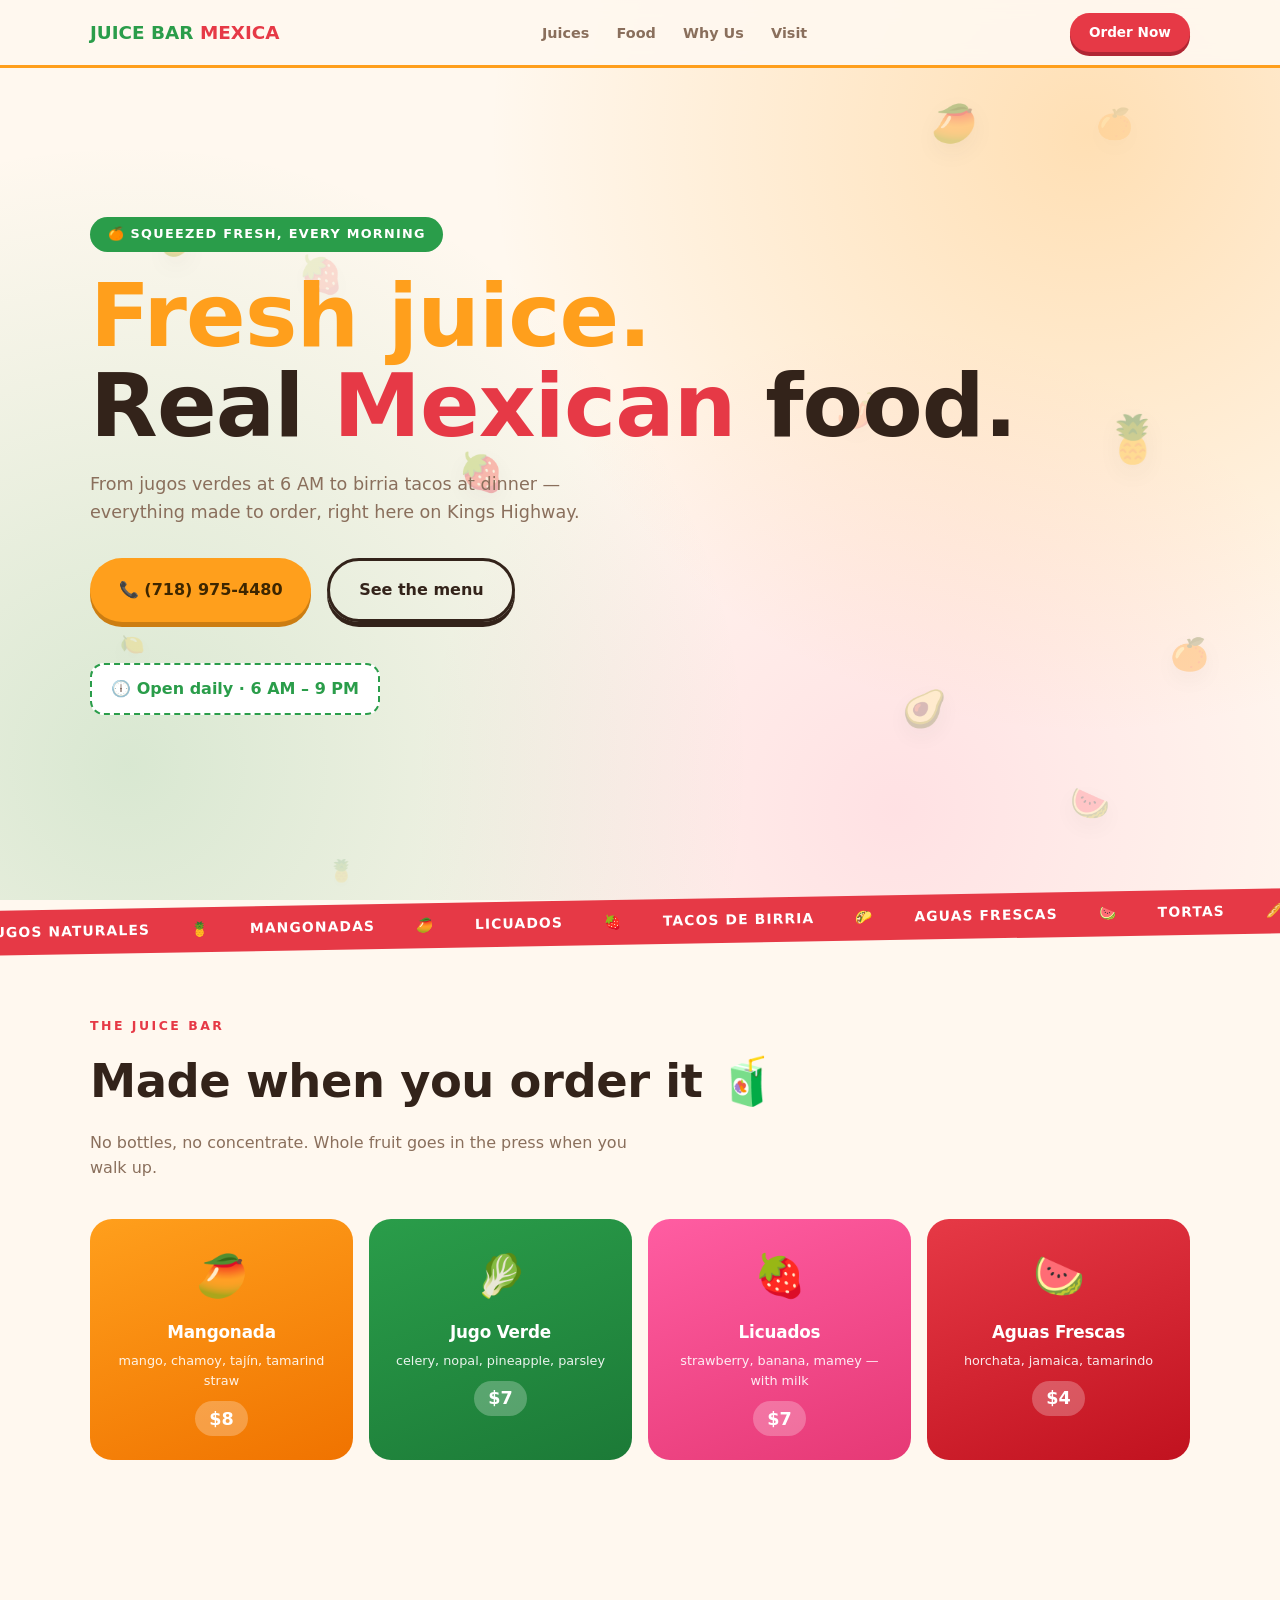
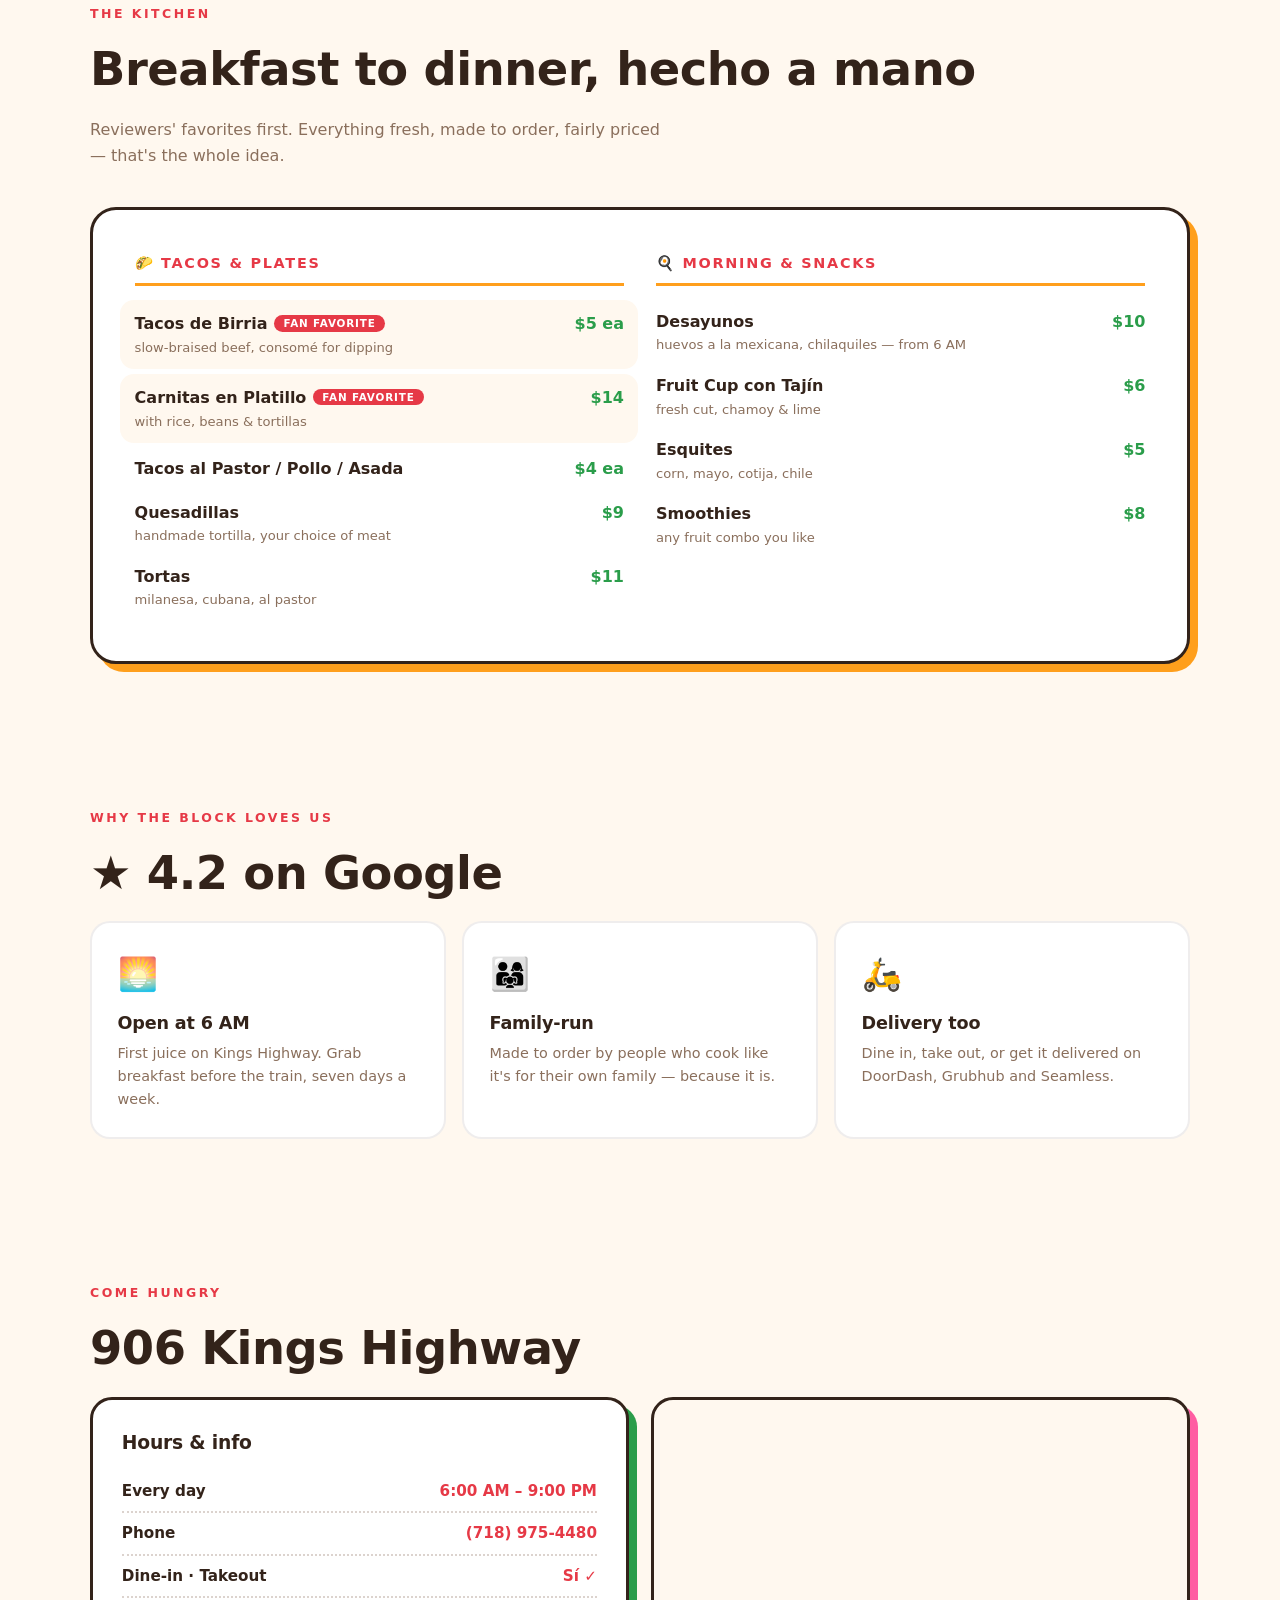
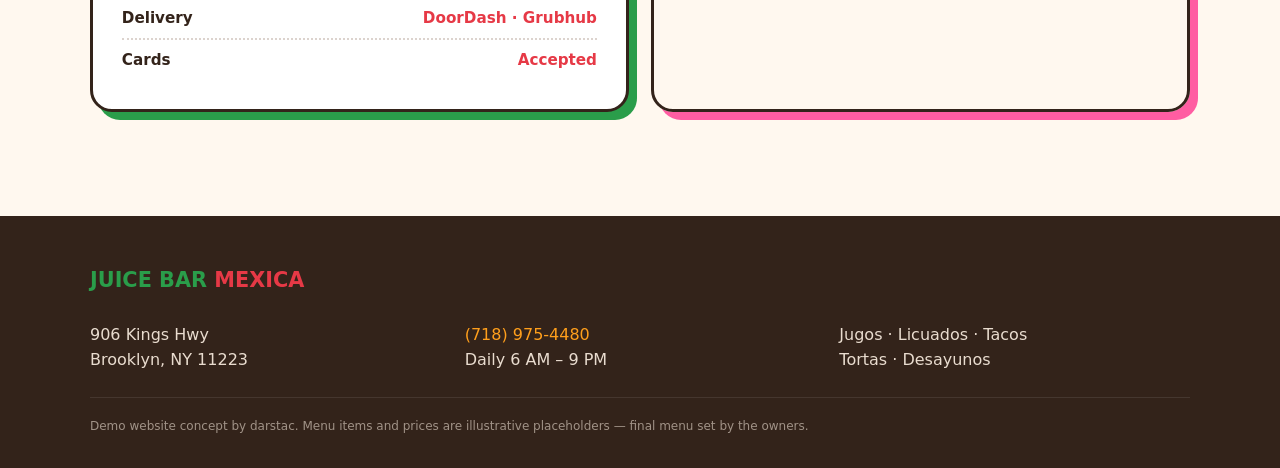
==== index.html @ 1e585b98 "Initial: Juice Bar Mexica demo (Darstac design preview)" ====
<!DOCTYPE html>
<html lang="en">
<head>
<meta charset="UTF-8">
<meta name="viewport" content="width=device-width, initial-scale=1.0">
<title>Juice Bar Mexica — Fresh Juices &amp; Mexican Kitchen, Brooklyn</title>
<meta name="description" content="Fresh-squeezed juices, licuados, mangonadas and real Mexican food on Kings Highway, Brooklyn. Open daily 6 AM – 9 PM.">
<style>
:root{
  --sun:#ff9f1c;--chile:#e63946;--lime:#2a9d4a;--pink:#ff5da2;--cream:#fff8ef;
  --ink:#33231a;--soft:#8a6f5c;
}
*{margin:0;padding:0;box-sizing:border-box}
html{scroll-behavior:smooth}
body{font-family:'Segoe UI',system-ui,sans-serif;background:var(--cream);color:var(--ink);line-height:1.6;overflow-x:hidden}
h1,h2,h3{font-weight:800;letter-spacing:-.01em}
.wrap{width:min(1100px,92%);margin:0 auto}

/* nav */
nav{position:fixed;inset:0 0 auto;z-index:100;background:rgba(255,248,239,.93);backdrop-filter:blur(10px);border-bottom:3px solid var(--sun)}
.nav-in{display:flex;align-items:center;justify-content:space-between;padding:.8rem 0}
.logo{text-decoration:none;font-weight:900;font-size:1.15rem;color:var(--ink)}
.logo .j{color:var(--lime)}.logo .m{color:var(--chile)}
.nav-links{display:none;gap:1.7rem;list-style:none}
.nav-links a{text-decoration:none;color:var(--soft);font-weight:600;font-size:.9rem;transition:color .2s}
.nav-links a:hover{color:var(--chile)}
.nav-cta{background:var(--chile);color:#fff;text-decoration:none;padding:.55rem 1.2rem;border-radius:99px;font-weight:700;font-size:.85rem;box-shadow:0 4px 0 #b02633;transition:transform .15s,box-shadow .15s}
.nav-cta:active{transform:translateY(3px);box-shadow:0 1px 0 #b02633}
@media(min-width:760px){.nav-links{display:flex}}

/* hero */
.hero{min-height:100svh;display:flex;align-items:center;position:relative;overflow:hidden;background:
 radial-gradient(circle at 85% 15%,rgba(255,159,28,.28),transparent 45%),
 radial-gradient(circle at 10% 85%,rgba(42,157,74,.18),transparent 45%),
 radial-gradient(circle at 70% 90%,rgba(255,93,162,.15),transparent 40%),var(--cream)}
.fruits{position:absolute;inset:0;pointer-events:none}
.fruit{position:absolute;opacity:.85;animation:bob 5s ease-in-out infinite;filter:drop-shadow(0 8px 12px rgba(51,35,26,.15))}
@keyframes bob{0%,100%{transform:translateY(0) rotate(-6deg)}50%{transform:translateY(-18px) rotate(8deg)}}
.hero-in{position:relative;padding:7rem 0 5rem}
.hero .tag{display:inline-block;background:var(--lime);color:#fff;font-weight:800;font-size:.8rem;letter-spacing:.1em;text-transform:uppercase;padding:.45rem 1.1rem;border-radius:99px;transform:rotate(-2deg);margin-bottom:1.2rem}
.hero h1{font-size:clamp(2.8rem,10vw,5.5rem);line-height:1.02}
.hero h1 .fresh{color:var(--sun);display:block}
.hero h1 .real{color:var(--chile)}
.hero p{max-width:32rem;color:var(--soft);font-size:1.1rem;margin:1.2rem 0 2rem;font-weight:500}
.btn{display:inline-flex;align-items:center;gap:.5rem;padding:1rem 1.8rem;border-radius:99px;text-decoration:none;font-weight:800;font-size:1rem;transition:transform .15s,box-shadow .15s}
.btn-sun{background:var(--sun);color:#3d2600;box-shadow:0 5px 0 #cc7d12}
.btn-sun:active{transform:translateY(4px);box-shadow:0 1px 0 #cc7d12}
.btn-out{border:3px solid var(--ink);color:var(--ink);box-shadow:0 5px 0 var(--ink)}
.btn-out:active{transform:translateY(4px);box-shadow:0 1px 0 var(--ink)}
.hero-ctas{display:flex;flex-wrap:wrap;gap:1rem}
.hero-open{margin-top:2.6rem;display:inline-flex;align-items:center;gap:.6rem;background:#fff;border:2px dashed var(--lime);border-radius:14px;padding:.7rem 1.2rem;font-weight:700;color:var(--lime)}

/* ticker */
.ticker{background:var(--chile);color:#fff;overflow:hidden;padding:.7rem 0;transform:rotate(-1deg) scale(1.02)}
.ticker-track{display:flex;gap:2.5rem;width:max-content;animation:roll 22s linear infinite;font-weight:800;letter-spacing:.08em;text-transform:uppercase;font-size:.85rem;white-space:nowrap}
@keyframes roll{to{transform:translateX(-50%)}}

section{padding:4.5rem 0}
.eyebrow{color:var(--chile);font-weight:800;letter-spacing:.2em;text-transform:uppercase;font-size:.78rem;margin-bottom:.5rem}
.sec-title{font-size:clamp(2rem,6vw,2.9rem);margin-bottom:.7rem}
.sec-sub{color:var(--soft);max-width:36rem;margin-bottom:2.4rem;font-weight:500}

/* juice cards */
.j-grid{display:grid;gap:1rem;grid-template-columns:repeat(2,1fr)}
@media(min-width:760px){.j-grid{grid-template-columns:repeat(4,1fr)}}
.jcard{border-radius:22px;padding:1.5rem 1.1rem;text-align:center;color:#fff;position:relative;overflow:hidden;transition:transform .3s}
.jcard:hover{transform:translateY(-6px) rotate(-1deg)}
.jcard .emoji{font-size:2.6rem;display:block;margin-bottom:.6rem}
.jcard h3{font-size:1.05rem}
.jcard p{font-size:.8rem;opacity:.9;margin:.3rem 0 .6rem}
.jcard .p{font-weight:900;font-size:1.1rem;background:rgba(255,255,255,.25);border-radius:99px;padding:.2rem .9rem;display:inline-block}
.c1{background:linear-gradient(160deg,#ff9f1c,#f07300)}
.c2{background:linear-gradient(160deg,#2a9d4a,#1c7a37)}
.c3{background:linear-gradient(160deg,#ff5da2,#e63975)}
.c4{background:linear-gradient(160deg,#e63946,#c1121f)}

/* food menu */
.food{background:#fff;border-radius:26px;border:3px solid var(--ink);box-shadow:8px 8px 0 var(--sun);padding:2rem 1.4rem}
@media(min-width:760px){.food{padding:2.6rem}}
.food-cols{display:grid;gap:2rem}
@media(min-width:760px){.food-cols{grid-template-columns:1fr 1fr}}
.food h3{color:var(--chile);text-transform:uppercase;letter-spacing:.12em;font-size:.9rem;border-bottom:3px solid var(--sun);padding-bottom:.5rem;margin-bottom:.9rem}
.fi{display:flex;justify-content:space-between;gap:.8rem;padding:.55rem 0;align-items:baseline}
.fi .n{font-weight:700}
.fi .d{display:block;font-weight:500;color:var(--soft);font-size:.82rem}
.fi .p{font-weight:900;color:var(--lime);white-space:nowrap}
.star-dish{background:var(--cream);border-radius:14px;padding:.7rem .9rem;margin:.3rem -0.9rem}
.star-dish .badge{background:var(--chile);color:#fff;font-size:.65rem;font-weight:800;letter-spacing:.08em;border-radius:99px;padding:.15rem .6rem;text-transform:uppercase;vertical-align:2px;margin-left:.4rem}

/* why */
.why-grid{display:grid;gap:1rem}
@media(min-width:760px){.why-grid{grid-template-columns:repeat(3,1fr)}}
.why{background:#fff;border-radius:20px;padding:1.6rem;border:2px solid rgba(51,35,26,.08);transition:transform .3s,border-color .3s}
.why:hover{transform:translateY(-4px);border-color:var(--sun)}
.why .ico{font-size:2rem;margin-bottom:.6rem}
.why h3{font-size:1.1rem;margin-bottom:.3rem}
.why p{color:var(--soft);font-size:.9rem;font-weight:500}

/* visit */
.visit-grid{display:grid;gap:1.4rem}
@media(min-width:820px){.visit-grid{grid-template-columns:1fr 1fr}}
.vcard{background:#fff;border-radius:22px;border:3px solid var(--ink);padding:1.8rem;box-shadow:8px 8px 0 var(--lime)}
.vcard .row{display:flex;justify-content:space-between;padding:.5rem 0;border-bottom:2px dotted rgba(138,111,92,.3);font-weight:600;font-size:.95rem}
.vcard .row:last-child{border:0}
.vcard .row b{color:var(--chile)}
.map{border-radius:22px;overflow:hidden;border:3px solid var(--ink);min-height:300px;box-shadow:8px 8px 0 var(--pink)}
.map iframe{width:100%;height:100%;min-height:300px;border:0}

footer{background:var(--ink);color:#e9dccf;padding:3rem 0 2rem;margin-top:2rem}
footer .logo{color:#fff;font-size:1.3rem}
footer .fgrid{display:grid;gap:1.5rem;margin:1.5rem 0}
@media(min-width:700px){footer .fgrid{grid-template-columns:repeat(3,1fr)}}
footer a{color:var(--sun);text-decoration:none}
.demo-note{border-top:1px solid rgba(255,255,255,.15);padding-top:1.2rem;font-size:.75rem;opacity:.6}

.callbar{position:fixed;bottom:0;left:0;right:0;z-index:90;display:flex;background:var(--ink);box-shadow:0 -6px 24px rgba(0,0,0,.25)}
.callbar a{flex:1;text-align:center;padding:1rem .5rem;color:#fff;text-decoration:none;font-weight:700;font-size:.9rem}
.callbar .hot{background:var(--chile)}
@media(min-width:760px){.callbar{display:none}}
body{padding-bottom:54px}
@media(min-width:760px){body{padding-bottom:0}}

.reveal{opacity:0;transform:translateY(26px);transition:opacity .7s ease,transform .7s ease}
.reveal.in{opacity:1;transform:none}
.reveal.d1{transition-delay:.1s}.reveal.d2{transition-delay:.2s}.reveal.d3{transition-delay:.3s}
@media(prefers-reduced-motion:reduce){.reveal{opacity:1;transform:none;transition:none}.fruit,.ticker-track{animation:none}}
</style>
</head>
<body>

<nav>
  <div class="wrap nav-in">
    <a class="logo" href="#top"><span class="j">JUICE BAR</span> <span class="m">MEXICA</span></a>
    <ul class="nav-links">
      <li><a href="#juices">Juices</a></li>
      <li><a href="#food">Food</a></li>
      <li><a href="#why">Why Us</a></li>
      <li><a href="#visit">Visit</a></li>
    </ul>
    <a class="nav-cta" href="tel:+17189754480">Order Now</a>
  </div>
</nav>

<header class="hero" id="top">
  <div class="fruits" id="fruits"></div>
  <div class="wrap hero-in">
    <span class="tag reveal">🍊 Squeezed fresh, every morning</span>
    <h1 class="reveal d1"><span class="fresh">Fresh juice.</span>Real <span class="real">Mexican</span> food.</h1>
    <p class="reveal d2">From jugos verdes at 6 AM to birria tacos at dinner — everything made to order, right here on Kings Highway.</p>
    <div class="hero-ctas reveal d3">
      <a class="btn btn-sun" href="tel:+17189754480">📞 (718) 975-4480</a>
      <a class="btn btn-out" href="#food">See the menu</a>
    </div>
    <div><span class="hero-open reveal d3">🕕 Open daily · 6 AM – 9 PM</span></div>
  </div>
</header>

<div class="ticker"><div class="ticker-track" id="tk">
  <span>Jugos Naturales</span><span>🍍</span><span>Mangonadas</span><span>🥭</span><span>Licuados</span><span>🍓</span><span>Tacos de Birria</span><span>🌮</span><span>Aguas Frescas</span><span>🍉</span><span>Tortas</span><span>🥖</span>
</div></div>

<section id="juices">
  <div class="wrap">
    <p class="eyebrow reveal">The juice bar</p>
    <h2 class="sec-title reveal">Made when you order it 🧃</h2>
    <p class="sec-sub reveal">No bottles, no concentrate. Whole fruit goes in the press when you walk up.</p>
    <div class="j-grid">
      <div class="jcard c1 reveal"><span class="emoji">🥭</span><h3>Mangonada</h3><p>mango, chamoy, tajín, tamarind straw</p><span class="p">$8</span></div>
      <div class="jcard c2 reveal d1"><span class="emoji">🥬</span><h3>Jugo Verde</h3><p>celery, nopal, pineapple, parsley</p><span class="p">$7</span></div>
      <div class="jcard c3 reveal d2"><span class="emoji">🍓</span><h3>Licuados</h3><p>strawberry, banana, mamey — with milk</p><span class="p">$7</span></div>
      <div class="jcard c4 reveal d3"><span class="emoji">🍉</span><h3>Aguas Frescas</h3><p>horchata, jamaica, tamarindo</p><span class="p">$4</span></div>
    </div>
  </div>
</section>

<section id="food">
  <div class="wrap">
    <p class="eyebrow reveal">The kitchen</p>
    <h2 class="sec-title reveal">Breakfast to dinner, hecho a mano</h2>
    <p class="sec-sub reveal">Reviewers' favorites first. Everything fresh, made to order, fairly priced — that's the whole idea.</p>
    <div class="food reveal">
      <div class="food-cols">
        <div>
          <h3>🌮 Tacos &amp; Plates</h3>
          <div class="fi star-dish"><span class="n">Tacos de Birria<span class="badge">Fan favorite</span><span class="d">slow-braised beef, consomé for dipping</span></span><span class="p">$5 ea</span></div>
          <div class="fi star-dish"><span class="n">Carnitas en Platillo<span class="badge">Fan favorite</span><span class="d">with rice, beans &amp; tortillas</span></span><span class="p">$14</span></div>
          <div class="fi"><span class="n">Tacos al Pastor / Pollo / Asada</span><span class="p">$4 ea</span></div>
          <div class="fi"><span class="n">Quesadillas<span class="d">handmade tortilla, your choice of meat</span></span><span class="p">$9</span></div>
          <div class="fi"><span class="n">Tortas<span class="d">milanesa, cubana, al pastor</span></span><span class="p">$11</span></div>
        </div>
        <div>
          <h3>🍳 Morning &amp; Snacks</h3>
          <div class="fi"><span class="n">Desayunos<span class="d">huevos a la mexicana, chilaquiles — from 6 AM</span></span><span class="p">$10</span></div>
          <div class="fi"><span class="n">Fruit Cup con Tajín<span class="d">fresh cut, chamoy &amp; lime</span></span><span class="p">$6</span></div>
          <div class="fi"><span class="n">Esquites<span class="d">corn, mayo, cotija, chile</span></span><span class="p">$5</span></div>
          <div class="fi"><span class="n">Smoothies<span class="d">any fruit combo you like</span></span><span class="p">$8</span></div>
        </div>
      </div>
    </div>
  </div>
</section>

<section id="why">
  <div class="wrap">
    <p class="eyebrow reveal">Why the block loves us</p>
    <h2 class="sec-title reveal">★ 4.2 on Google</h2>
    <div class="why-grid">
      <div class="why reveal"><div class="ico">🌅</div><h3>Open at 6 AM</h3><p>First juice on Kings Highway. Grab breakfast before the train, seven days a week.</p></div>
      <div class="why reveal d1"><div class="ico">👨‍👩‍👧</div><h3>Family-run</h3><p>Made to order by people who cook like it's for their own family — because it is.</p></div>
      <div class="why reveal d2"><div class="ico">🛵</div><h3>Delivery too</h3><p>Dine in, take out, or get it delivered on DoorDash, Grubhub and Seamless.</p></div>
    </div>
  </div>
</section>

<section id="visit">
  <div class="wrap">
    <p class="eyebrow reveal">Come hungry</p>
    <h2 class="sec-title reveal">906 Kings Highway</h2>
    <div class="visit-grid">
      <div class="vcard reveal">
        <h3 style="margin-bottom:.8rem">Hours &amp; info</h3>
        <div class="row"><span>Every day</span><b>6:00 AM – 9:00 PM</b></div>
        <div class="row"><span>Phone</span><b><a href="tel:+17189754480" style="color:var(--chile);text-decoration:none">(718) 975-4480</a></b></div>
        <div class="row"><span>Dine-in · Takeout</span><b>Sí ✓</b></div>
        <div class="row"><span>Delivery</span><b>DoorDash · Grubhub</b></div>
        <div class="row"><span>Cards</span><b>Accepted</b></div>
      </div>
      <div class="map reveal d1"><iframe loading="lazy" title="Map to Juice Bar Mexica" src="https://www.google.com/maps?q=906+Kings+Hwy,+Brooklyn,+NY+11223&output=embed"></iframe></div>
    </div>
  </div>
</section>

<footer>
  <div class="wrap">
    <a class="logo" href="#top"><span class="j" style="color:var(--lime)">JUICE BAR</span> <span style="color:var(--chile)">MEXICA</span></a>
    <div class="fgrid">
      <div>906 Kings Hwy<br>Brooklyn, NY 11223</div>
      <div><a href="tel:+17189754480">(718) 975-4480</a><br>Daily 6 AM – 9 PM</div>
      <div>Jugos · Licuados · Tacos<br>Tortas · Desayunos</div>
    </div>
    <div class="demo-note">Demo website concept by darstac. Menu items and prices are illustrative placeholders — final menu set by the owners.</div>
  </div>
</footer>

<div class="callbar">
  <a href="https://maps.google.com/?q=906+Kings+Hwy+Brooklyn+NY+11223">📍 Directions</a>
  <a class="hot" href="tel:+17189754480">📞 Order Now</a>
</div>

<script>
const tk=document.getElementById('tk');tk.innerHTML+=tk.innerHTML;
const fr=document.getElementById('fruits');const em=['🍊','🍍','🥭','🍓','🍉','🥑','🌶️','🍋'];
for(let i=0;i<12;i++){const s=document.createElement('span');s.className='fruit';s.textContent=em[i%em.length];
 s.style.left=Math.random()*94+'%';s.style.top=Math.random()*100+'%';
 s.style.fontSize=(1.2+Math.random()*1.8)+'rem';s.style.opacity=.12+Math.random()*.25;
 s.style.animationDelay=(Math.random()*4)+'s';s.style.animationDuration=(4+Math.random()*4)+'s';fr.appendChild(s)}
const io=new IntersectionObserver(es=>es.forEach(e=>{if(e.isIntersecting){e.target.classList.add('in');io.unobserve(e.target)}}),{threshold:.15});
document.querySelectorAll('.reveal').forEach(el=>io.observe(el));
</script>
</body>
</html>
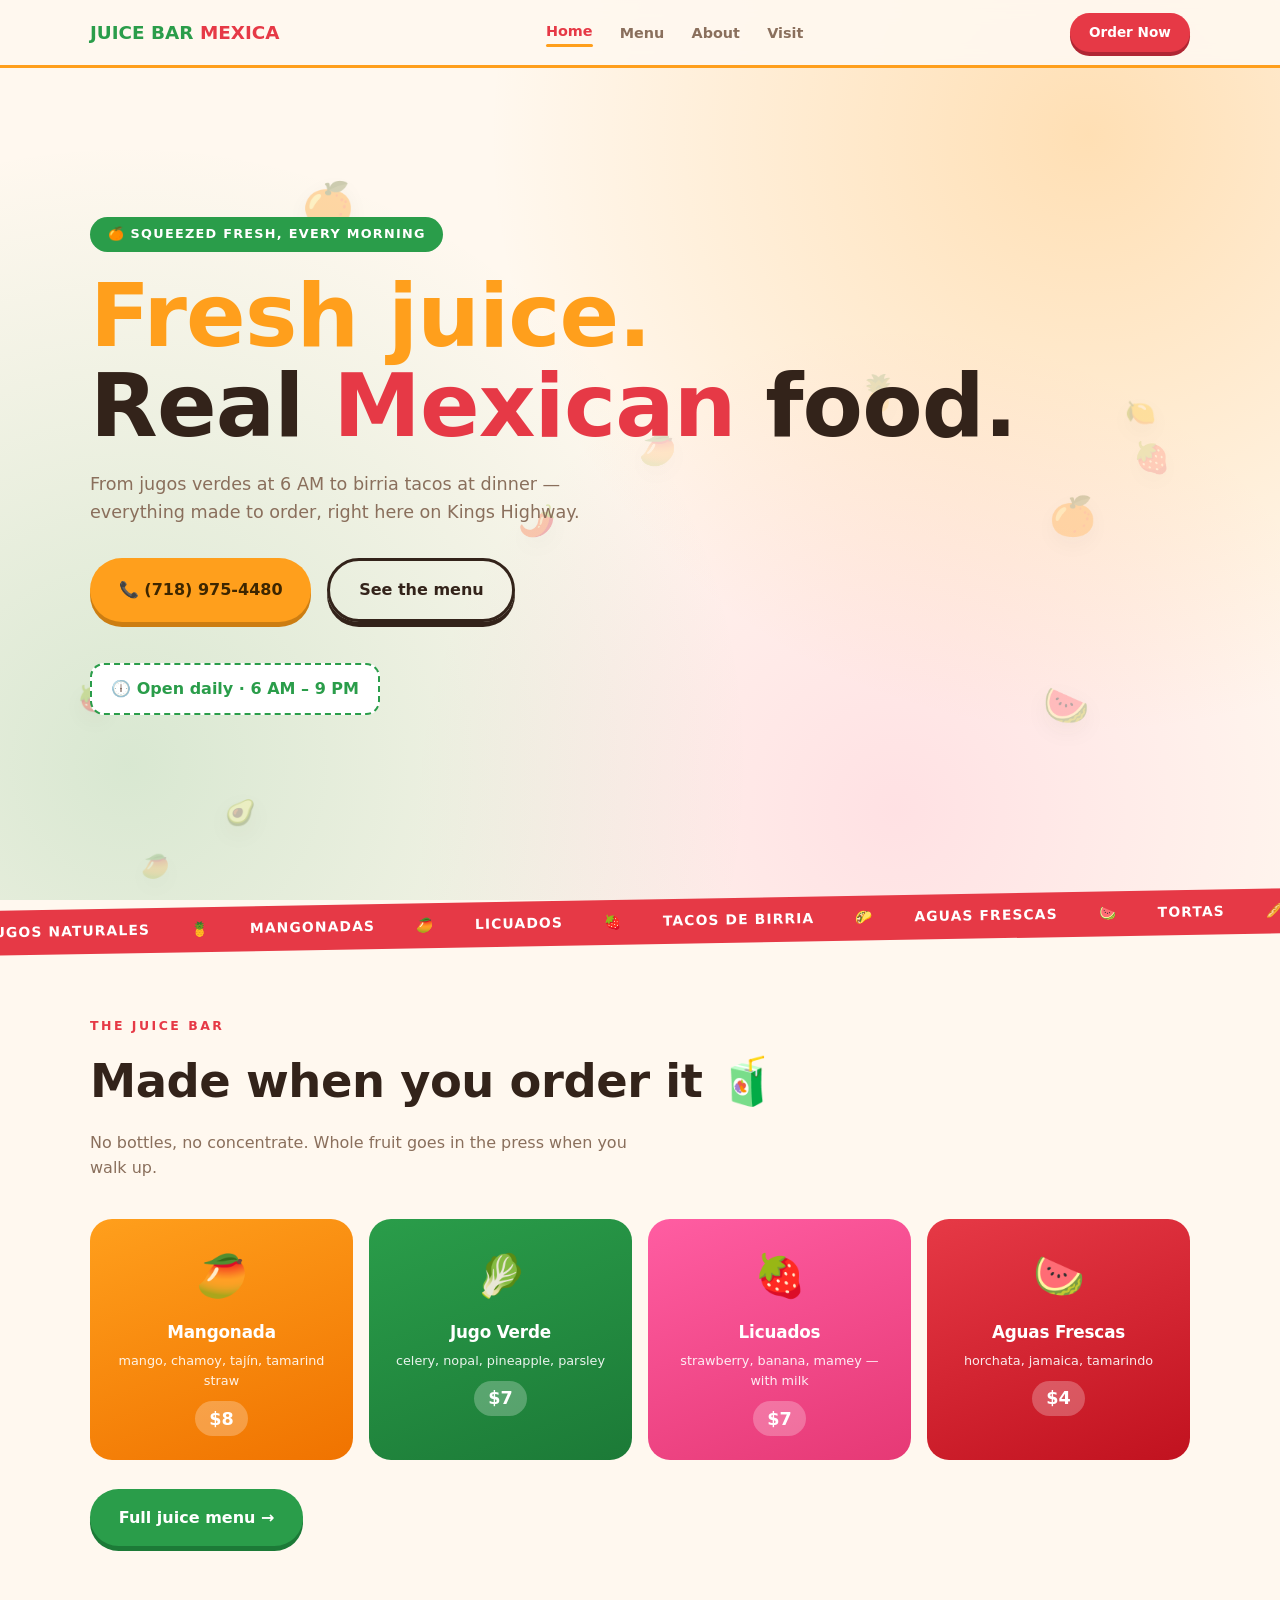
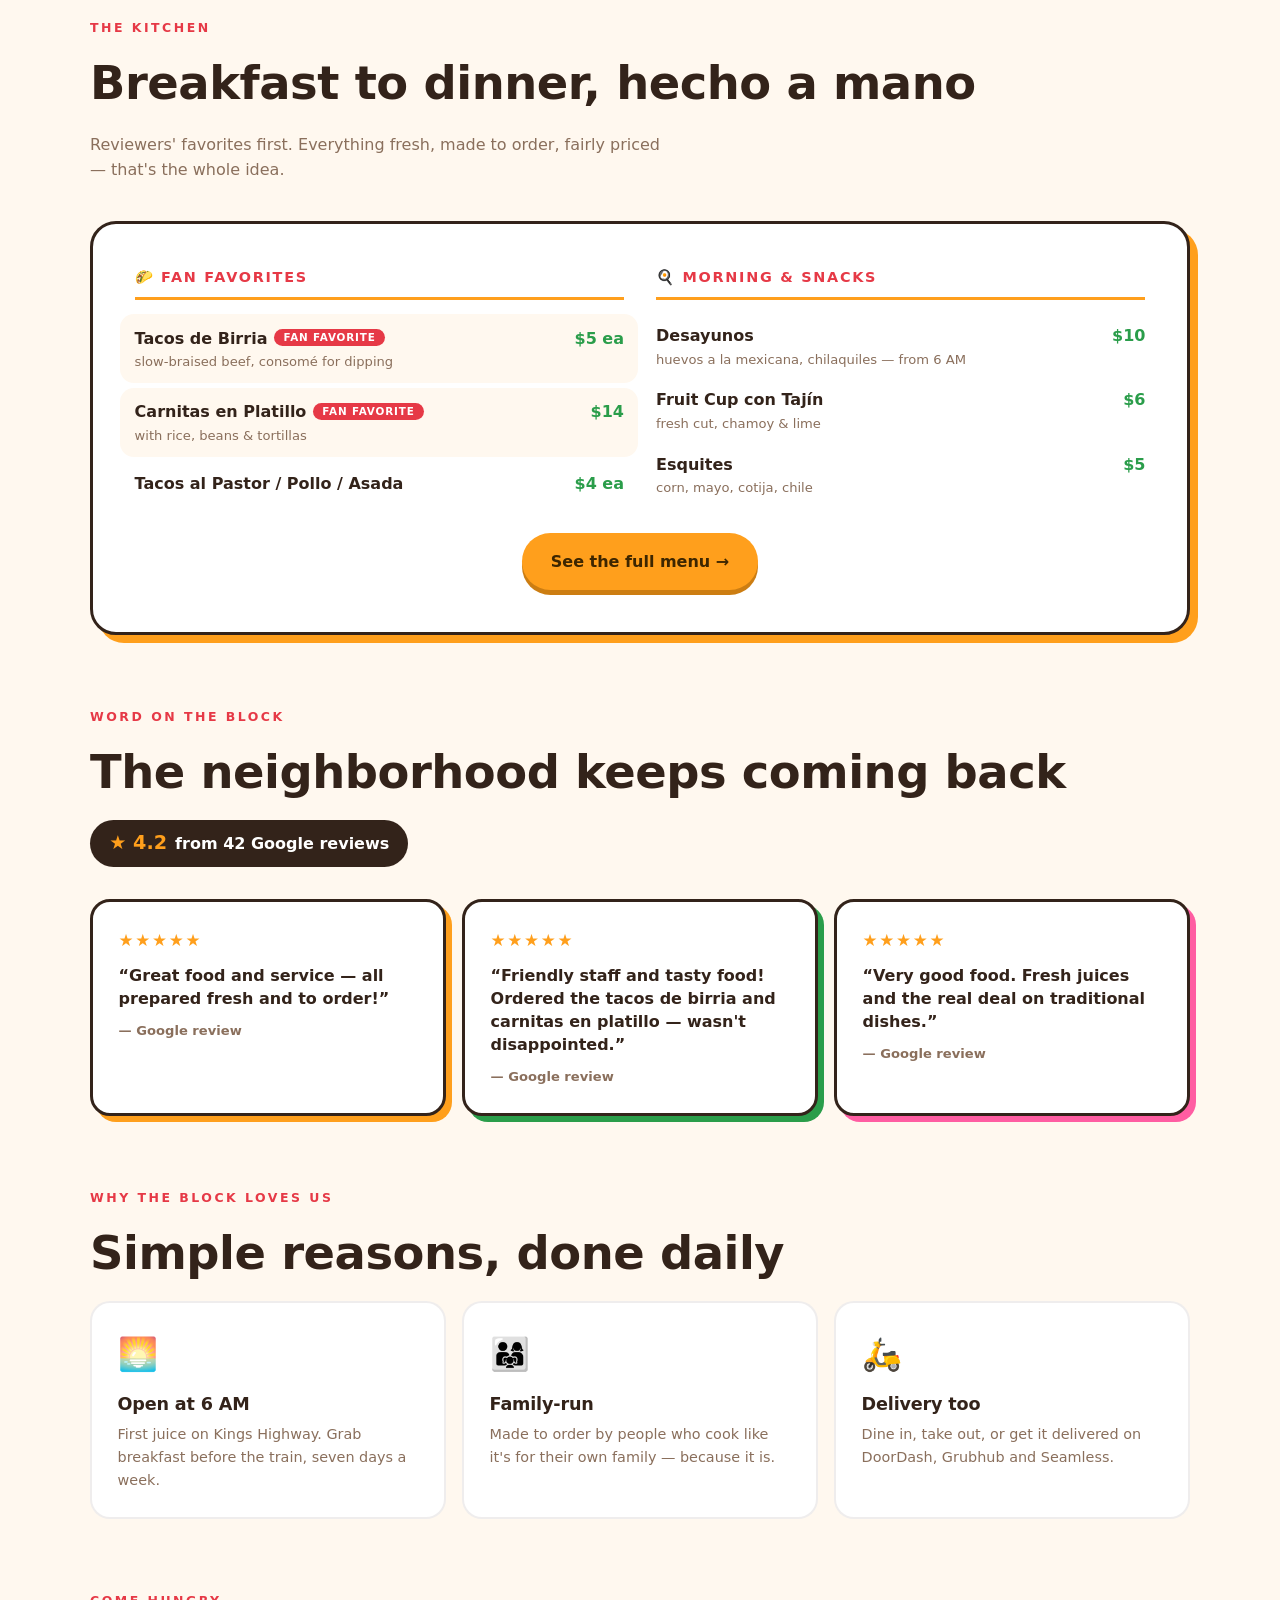
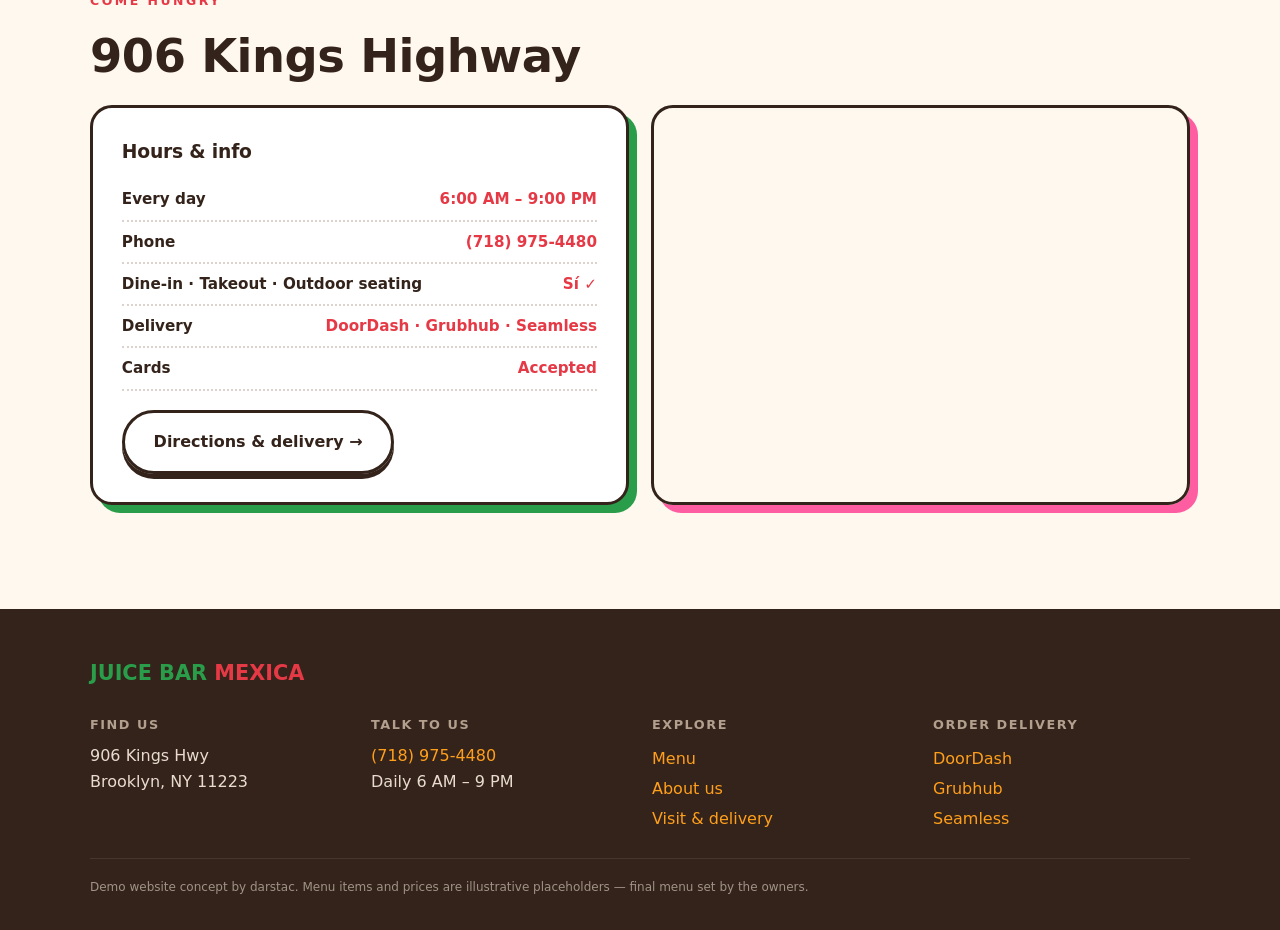
==== commit bd554d9c: "Expand demo into full multi-page website with researched business details - Split single page into H" ====
--- a/index.html
+++ b/index.html
@@ -4,140 +4,30 @@
 <meta charset="UTF-8">
 <meta name="viewport" content="width=device-width, initial-scale=1.0">
 <title>Juice Bar Mexica — Fresh Juices &amp; Mexican Kitchen, Brooklyn</title>
-<meta name="description" content="Fresh-squeezed juices, licuados, mangonadas and real Mexican food on Kings Highway, Brooklyn. Open daily 6 AM – 9 PM.">
-<style>
-:root{
-  --sun:#ff9f1c;--chile:#e63946;--lime:#2a9d4a;--pink:#ff5da2;--cream:#fff8ef;
-  --ink:#33231a;--soft:#8a6f5c;
-}
-*{margin:0;padding:0;box-sizing:border-box}
-html{scroll-behavior:smooth}
-body{font-family:'Segoe UI',system-ui,sans-serif;background:var(--cream);color:var(--ink);line-height:1.6;overflow-x:hidden}
-h1,h2,h3{font-weight:800;letter-spacing:-.01em}
-.wrap{width:min(1100px,92%);margin:0 auto}
-
-/* nav */
-nav{position:fixed;inset:0 0 auto;z-index:100;background:rgba(255,248,239,.93);backdrop-filter:blur(10px);border-bottom:3px solid var(--sun)}
-.nav-in{display:flex;align-items:center;justify-content:space-between;padding:.8rem 0}
-.logo{text-decoration:none;font-weight:900;font-size:1.15rem;color:var(--ink)}
-.logo .j{color:var(--lime)}.logo .m{color:var(--chile)}
-.nav-links{display:none;gap:1.7rem;list-style:none}
-.nav-links a{text-decoration:none;color:var(--soft);font-weight:600;font-size:.9rem;transition:color .2s}
-.nav-links a:hover{color:var(--chile)}
-.nav-cta{background:var(--chile);color:#fff;text-decoration:none;padding:.55rem 1.2rem;border-radius:99px;font-weight:700;font-size:.85rem;box-shadow:0 4px 0 #b02633;transition:transform .15s,box-shadow .15s}
-.nav-cta:active{transform:translateY(3px);box-shadow:0 1px 0 #b02633}
-@media(min-width:760px){.nav-links{display:flex}}
-
-/* hero */
-.hero{min-height:100svh;display:flex;align-items:center;position:relative;overflow:hidden;background:
- radial-gradient(circle at 85% 15%,rgba(255,159,28,.28),transparent 45%),
- radial-gradient(circle at 10% 85%,rgba(42,157,74,.18),transparent 45%),
- radial-gradient(circle at 70% 90%,rgba(255,93,162,.15),transparent 40%),var(--cream)}
-.fruits{position:absolute;inset:0;pointer-events:none}
-.fruit{position:absolute;opacity:.85;animation:bob 5s ease-in-out infinite;filter:drop-shadow(0 8px 12px rgba(51,35,26,.15))}
-@keyframes bob{0%,100%{transform:translateY(0) rotate(-6deg)}50%{transform:translateY(-18px) rotate(8deg)}}
-.hero-in{position:relative;padding:7rem 0 5rem}
-.hero .tag{display:inline-block;background:var(--lime);color:#fff;font-weight:800;font-size:.8rem;letter-spacing:.1em;text-transform:uppercase;padding:.45rem 1.1rem;border-radius:99px;transform:rotate(-2deg);margin-bottom:1.2rem}
-.hero h1{font-size:clamp(2.8rem,10vw,5.5rem);line-height:1.02}
-.hero h1 .fresh{color:var(--sun);display:block}
-.hero h1 .real{color:var(--chile)}
-.hero p{max-width:32rem;color:var(--soft);font-size:1.1rem;margin:1.2rem 0 2rem;font-weight:500}
-.btn{display:inline-flex;align-items:center;gap:.5rem;padding:1rem 1.8rem;border-radius:99px;text-decoration:none;font-weight:800;font-size:1rem;transition:transform .15s,box-shadow .15s}
-.btn-sun{background:var(--sun);color:#3d2600;box-shadow:0 5px 0 #cc7d12}
-.btn-sun:active{transform:translateY(4px);box-shadow:0 1px 0 #cc7d12}
-.btn-out{border:3px solid var(--ink);color:var(--ink);box-shadow:0 5px 0 var(--ink)}
-.btn-out:active{transform:translateY(4px);box-shadow:0 1px 0 var(--ink)}
-.hero-ctas{display:flex;flex-wrap:wrap;gap:1rem}
-.hero-open{margin-top:2.6rem;display:inline-flex;align-items:center;gap:.6rem;background:#fff;border:2px dashed var(--lime);border-radius:14px;padding:.7rem 1.2rem;font-weight:700;color:var(--lime)}
-
-/* ticker */
-.ticker{background:var(--chile);color:#fff;overflow:hidden;padding:.7rem 0;transform:rotate(-1deg) scale(1.02)}
-.ticker-track{display:flex;gap:2.5rem;width:max-content;animation:roll 22s linear infinite;font-weight:800;letter-spacing:.08em;text-transform:uppercase;font-size:.85rem;white-space:nowrap}
-@keyframes roll{to{transform:translateX(-50%)}}
-
-section{padding:4.5rem 0}
-.eyebrow{color:var(--chile);font-weight:800;letter-spacing:.2em;text-transform:uppercase;font-size:.78rem;margin-bottom:.5rem}
-.sec-title{font-size:clamp(2rem,6vw,2.9rem);margin-bottom:.7rem}
-.sec-sub{color:var(--soft);max-width:36rem;margin-bottom:2.4rem;font-weight:500}
-
-/* juice cards */
-.j-grid{display:grid;gap:1rem;grid-template-columns:repeat(2,1fr)}
-@media(min-width:760px){.j-grid{grid-template-columns:repeat(4,1fr)}}
-.jcard{border-radius:22px;padding:1.5rem 1.1rem;text-align:center;color:#fff;position:relative;overflow:hidden;transition:transform .3s}
-.jcard:hover{transform:translateY(-6px) rotate(-1deg)}
-.jcard .emoji{font-size:2.6rem;display:block;margin-bottom:.6rem}
-.jcard h3{font-size:1.05rem}
-.jcard p{font-size:.8rem;opacity:.9;margin:.3rem 0 .6rem}
-.jcard .p{font-weight:900;font-size:1.1rem;background:rgba(255,255,255,.25);border-radius:99px;padding:.2rem .9rem;display:inline-block}
-.c1{background:linear-gradient(160deg,#ff9f1c,#f07300)}
-.c2{background:linear-gradient(160deg,#2a9d4a,#1c7a37)}
-.c3{background:linear-gradient(160deg,#ff5da2,#e63975)}
-.c4{background:linear-gradient(160deg,#e63946,#c1121f)}
-
-/* food menu */
-.food{background:#fff;border-radius:26px;border:3px solid var(--ink);box-shadow:8px 8px 0 var(--sun);padding:2rem 1.4rem}
-@media(min-width:760px){.food{padding:2.6rem}}
-.food-cols{display:grid;gap:2rem}
-@media(min-width:760px){.food-cols{grid-template-columns:1fr 1fr}}
-.food h3{color:var(--chile);text-transform:uppercase;letter-spacing:.12em;font-size:.9rem;border-bottom:3px solid var(--sun);padding-bottom:.5rem;margin-bottom:.9rem}
-.fi{display:flex;justify-content:space-between;gap:.8rem;padding:.55rem 0;align-items:baseline}
-.fi .n{font-weight:700}
-.fi .d{display:block;font-weight:500;color:var(--soft);font-size:.82rem}
-.fi .p{font-weight:900;color:var(--lime);white-space:nowrap}
-.star-dish{background:var(--cream);border-radius:14px;padding:.7rem .9rem;margin:.3rem -0.9rem}
-.star-dish .badge{background:var(--chile);color:#fff;font-size:.65rem;font-weight:800;letter-spacing:.08em;border-radius:99px;padding:.15rem .6rem;text-transform:uppercase;vertical-align:2px;margin-left:.4rem}
-
-/* why */
-.why-grid{display:grid;gap:1rem}
-@media(min-width:760px){.why-grid{grid-template-columns:repeat(3,1fr)}}
-.why{background:#fff;border-radius:20px;padding:1.6rem;border:2px solid rgba(51,35,26,.08);transition:transform .3s,border-color .3s}
-.why:hover{transform:translateY(-4px);border-color:var(--sun)}
-.why .ico{font-size:2rem;margin-bottom:.6rem}
-.why h3{font-size:1.1rem;margin-bottom:.3rem}
-.why p{color:var(--soft);font-size:.9rem;font-weight:500}
-
-/* visit */
-.visit-grid{display:grid;gap:1.4rem}
-@media(min-width:820px){.visit-grid{grid-template-columns:1fr 1fr}}
-.vcard{background:#fff;border-radius:22px;border:3px solid var(--ink);padding:1.8rem;box-shadow:8px 8px 0 var(--lime)}
-.vcard .row{display:flex;justify-content:space-between;padding:.5rem 0;border-bottom:2px dotted rgba(138,111,92,.3);font-weight:600;font-size:.95rem}
-.vcard .row:last-child{border:0}
-.vcard .row b{color:var(--chile)}
-.map{border-radius:22px;overflow:hidden;border:3px solid var(--ink);min-height:300px;box-shadow:8px 8px 0 var(--pink)}
-.map iframe{width:100%;height:100%;min-height:300px;border:0}
-
-footer{background:var(--ink);color:#e9dccf;padding:3rem 0 2rem;margin-top:2rem}
-footer .logo{color:#fff;font-size:1.3rem}
-footer .fgrid{display:grid;gap:1.5rem;margin:1.5rem 0}
-@media(min-width:700px){footer .fgrid{grid-template-columns:repeat(3,1fr)}}
-footer a{color:var(--sun);text-decoration:none}
-.demo-note{border-top:1px solid rgba(255,255,255,.15);padding-top:1.2rem;font-size:.75rem;opacity:.6}
-
-.callbar{position:fixed;bottom:0;left:0;right:0;z-index:90;display:flex;background:var(--ink);box-shadow:0 -6px 24px rgba(0,0,0,.25)}
-.callbar a{flex:1;text-align:center;padding:1rem .5rem;color:#fff;text-decoration:none;font-weight:700;font-size:.9rem}
-.callbar .hot{background:var(--chile)}
-@media(min-width:760px){.callbar{display:none}}
-body{padding-bottom:54px}
-@media(min-width:760px){body{padding-bottom:0}}
-
-.reveal{opacity:0;transform:translateY(26px);transition:opacity .7s ease,transform .7s ease}
-.reveal.in{opacity:1;transform:none}
-.reveal.d1{transition-delay:.1s}.reveal.d2{transition-delay:.2s}.reveal.d3{transition-delay:.3s}
-@media(prefers-reduced-motion:reduce){.reveal{opacity:1;transform:none;transition:none}.fruit,.ticker-track{animation:none}}
-</style>
+<meta name="description" content="Fresh-squeezed juices, licuados, mangonadas and real Mexican food at 906 Kings Highway, Brooklyn. Rated 4.2★. Open daily 6 AM – 9 PM. Dine in, take out, or order on DoorDash, Grubhub &amp; Seamless.">
+<link rel="stylesheet" href="css/styles.css">
 </head>
 <body>
 
 <nav>
-  <div class="wrap nav-in">
-    <a class="logo" href="#top"><span class="j">JUICE BAR</span> <span class="m">MEXICA</span></a>
-    <ul class="nav-links">
-      <li><a href="#juices">Juices</a></li>
-      <li><a href="#food">Food</a></li>
-      <li><a href="#why">Why Us</a></li>
-      <li><a href="#visit">Visit</a></li>
+  <div class="wrap">
+    <div class="nav-in">
+      <a class="logo" href="index.html"><span class="j">JUICE BAR</span> <span class="m">MEXICA</span></a>
+      <ul class="nav-links">
+        <li><a class="active" href="index.html">Home</a></li>
+        <li><a href="menu.html">Menu</a></li>
+        <li><a href="about.html">About</a></li>
+        <li><a href="visit.html">Visit</a></li>
+      </ul>
+      <a class="nav-cta" href="tel:+17189754480">Order Now</a>
+      <button class="nav-toggle" aria-label="Menu" aria-expanded="false"><span></span><span></span><span></span></button>
+    </div>
+    <ul class="nav-mobile">
+      <li><a class="active" href="index.html">Home</a></li>
+      <li><a href="menu.html">Menu</a></li>
+      <li><a href="about.html">About</a></li>
+      <li><a href="visit.html">Visit</a></li>
     </ul>
-    <a class="nav-cta" href="tel:+17189754480">Order Now</a>
   </div>
 </nav>
 
@@ -149,7 +39,7 @@
     <p class="reveal d2">From jugos verdes at 6 AM to birria tacos at dinner — everything made to order, right here on Kings Highway.</p>
     <div class="hero-ctas reveal d3">
       <a class="btn btn-sun" href="tel:+17189754480">📞 (718) 975-4480</a>
-      <a class="btn btn-out" href="#food">See the menu</a>
+      <a class="btn btn-out" href="menu.html">See the menu</a>
     </div>
     <div><span class="hero-open reveal d3">🕕 Open daily · 6 AM – 9 PM</span></div>
   </div>
@@ -170,10 +60,11 @@
       <div class="jcard c3 reveal d2"><span class="emoji">🍓</span><h3>Licuados</h3><p>strawberry, banana, mamey — with milk</p><span class="p">$7</span></div>
       <div class="jcard c4 reveal d3"><span class="emoji">🍉</span><h3>Aguas Frescas</h3><p>horchata, jamaica, tamarindo</p><span class="p">$4</span></div>
     </div>
+    <p style="margin-top:1.8rem" class="reveal"><a class="btn btn-lime" href="menu.html#juices">Full juice menu →</a></p>
   </div>
 </section>
 
-<section id="food">
+<section id="food" style="padding-top:0">
   <div class="wrap">
     <p class="eyebrow reveal">The kitchen</p>
     <h2 class="sec-title reveal">Breakfast to dinner, hecho a mano</h2>
@@ -181,29 +72,40 @@
     <div class="food reveal">
       <div class="food-cols">
         <div>
-          <h3>🌮 Tacos &amp; Plates</h3>
+          <h3>🌮 Fan favorites</h3>
           <div class="fi star-dish"><span class="n">Tacos de Birria<span class="badge">Fan favorite</span><span class="d">slow-braised beef, consomé for dipping</span></span><span class="p">$5 ea</span></div>
           <div class="fi star-dish"><span class="n">Carnitas en Platillo<span class="badge">Fan favorite</span><span class="d">with rice, beans &amp; tortillas</span></span><span class="p">$14</span></div>
           <div class="fi"><span class="n">Tacos al Pastor / Pollo / Asada</span><span class="p">$4 ea</span></div>
-          <div class="fi"><span class="n">Quesadillas<span class="d">handmade tortilla, your choice of meat</span></span><span class="p">$9</span></div>
-          <div class="fi"><span class="n">Tortas<span class="d">milanesa, cubana, al pastor</span></span><span class="p">$11</span></div>
         </div>
         <div>
-          <h3>🍳 Morning &amp; Snacks</h3>
+          <h3>🍳 Morning &amp; snacks</h3>
           <div class="fi"><span class="n">Desayunos<span class="d">huevos a la mexicana, chilaquiles — from 6 AM</span></span><span class="p">$10</span></div>
           <div class="fi"><span class="n">Fruit Cup con Tajín<span class="d">fresh cut, chamoy &amp; lime</span></span><span class="p">$6</span></div>
           <div class="fi"><span class="n">Esquites<span class="d">corn, mayo, cotija, chile</span></span><span class="p">$5</span></div>
-          <div class="fi"><span class="n">Smoothies<span class="d">any fruit combo you like</span></span><span class="p">$8</span></div>
         </div>
       </div>
+      <p style="margin-top:1.6rem;text-align:center"><a class="btn btn-sun" href="menu.html">See the full menu →</a></p>
     </div>
   </div>
 </section>
 
-<section id="why">
+<section id="reviews" style="padding-top:0">
+  <div class="wrap">
+    <p class="eyebrow reveal">Word on the block</p>
+    <h2 class="sec-title reveal">The neighborhood keeps coming back</h2>
+    <p class="reveal" style="margin-bottom:2rem"><span class="rating-pill"><span class="n">★ 4.2</span> from 42 Google reviews</span></p>
+    <div class="rev-grid">
+      <div class="rev reveal"><span class="stars">★★★★★</span><blockquote>“Great food and service — all prepared fresh and to order!”</blockquote><cite>— Google review</cite></div>
+      <div class="rev alt1 reveal d1"><span class="stars">★★★★★</span><blockquote>“Friendly staff and tasty food! Ordered the tacos de birria and carnitas en platillo — wasn't disappointed.”</blockquote><cite>— Google review</cite></div>
+      <div class="rev alt2 reveal d2"><span class="stars">★★★★★</span><blockquote>“Very good food. Fresh juices and the real deal on traditional dishes.”</blockquote><cite>— Google review</cite></div>
+    </div>
+  </div>
+</section>
+
+<section id="why" style="padding-top:0">
   <div class="wrap">
     <p class="eyebrow reveal">Why the block loves us</p>
-    <h2 class="sec-title reveal">★ 4.2 on Google</h2>
+    <h2 class="sec-title reveal">Simple reasons, done daily</h2>
     <div class="why-grid">
       <div class="why reveal"><div class="ico">🌅</div><h3>Open at 6 AM</h3><p>First juice on Kings Highway. Grab breakfast before the train, seven days a week.</p></div>
       <div class="why reveal d1"><div class="ico">👨‍👩‍👧</div><h3>Family-run</h3><p>Made to order by people who cook like it's for their own family — because it is.</p></div>
@@ -212,7 +114,7 @@
   </div>
 </section>
 
-<section id="visit">
+<section id="visit-teaser" style="padding-top:0">
   <div class="wrap">
     <p class="eyebrow reveal">Come hungry</p>
     <h2 class="sec-title reveal">906 Kings Highway</h2>
@@ -221,9 +123,10 @@
         <h3 style="margin-bottom:.8rem">Hours &amp; info</h3>
         <div class="row"><span>Every day</span><b>6:00 AM – 9:00 PM</b></div>
         <div class="row"><span>Phone</span><b><a href="tel:+17189754480" style="color:var(--chile);text-decoration:none">(718) 975-4480</a></b></div>
-        <div class="row"><span>Dine-in · Takeout</span><b>Sí ✓</b></div>
-        <div class="row"><span>Delivery</span><b>DoorDash · Grubhub</b></div>
+        <div class="row"><span>Dine-in · Takeout · Outdoor seating</span><b>Sí ✓</b></div>
+        <div class="row"><span>Delivery</span><b>DoorDash · Grubhub · Seamless</b></div>
         <div class="row"><span>Cards</span><b>Accepted</b></div>
+        <p style="margin-top:1.2rem"><a class="btn btn-out" href="visit.html">Directions &amp; delivery →</a></p>
       </div>
       <div class="map reveal d1"><iframe loading="lazy" title="Map to Juice Bar Mexica" src="https://www.google.com/maps?q=906+Kings+Hwy,+Brooklyn,+NY+11223&output=embed"></iframe></div>
     </div>
@@ -232,11 +135,12 @@
 
 <footer>
   <div class="wrap">
-    <a class="logo" href="#top"><span class="j" style="color:var(--lime)">JUICE BAR</span> <span style="color:var(--chile)">MEXICA</span></a>
+    <a class="logo" href="index.html"><span style="color:var(--lime)">JUICE BAR</span> <span style="color:var(--chile)">MEXICA</span></a>
     <div class="fgrid">
-      <div>906 Kings Hwy<br>Brooklyn, NY 11223</div>
-      <div><a href="tel:+17189754480">(718) 975-4480</a><br>Daily 6 AM – 9 PM</div>
-      <div>Jugos · Licuados · Tacos<br>Tortas · Desayunos</div>
+      <div><h4>Find us</h4>906 Kings Hwy<br>Brooklyn, NY 11223</div>
+      <div><h4>Talk to us</h4><a href="tel:+17189754480">(718) 975-4480</a><br>Daily 6 AM – 9 PM</div>
+      <div><h4>Explore</h4><ul><li><a href="menu.html">Menu</a></li><li><a href="about.html">About us</a></li><li><a href="visit.html">Visit &amp; delivery</a></li></ul></div>
+      <div><h4>Order delivery</h4><ul><li><a href="https://www.doordash.com/store/mexican-food-and-juice-bar-brooklyn-1431815/" rel="noopener">DoorDash</a></li><li><a href="https://www.grubhub.com/restaurant/mexican-food-and-juice-bar-906-kings-hwy-brooklyn/2118603" rel="noopener">Grubhub</a></li><li><a href="https://www.seamless.com/menu/mexican-food-and-juice-bar-906-kings-hwy-brooklyn/2118603" rel="noopener">Seamless</a></li></ul></div>
     </div>
     <div class="demo-note">Demo website concept by darstac. Menu items and prices are illustrative placeholders — final menu set by the owners.</div>
   </div>
@@ -247,15 +151,6 @@
   <a class="hot" href="tel:+17189754480">📞 Order Now</a>
 </div>
 
-<script>
-const tk=document.getElementById('tk');tk.innerHTML+=tk.innerHTML;
-const fr=document.getElementById('fruits');const em=['🍊','🍍','🥭','🍓','🍉','🥑','🌶️','🍋'];
-for(let i=0;i<12;i++){const s=document.createElement('span');s.className='fruit';s.textContent=em[i%em.length];
- s.style.left=Math.random()*94+'%';s.style.top=Math.random()*100+'%';
- s.style.fontSize=(1.2+Math.random()*1.8)+'rem';s.style.opacity=.12+Math.random()*.25;
- s.style.animationDelay=(Math.random()*4)+'s';s.style.animationDuration=(4+Math.random()*4)+'s';fr.appendChild(s)}
-const io=new IntersectionObserver(es=>es.forEach(e=>{if(e.isIntersecting){e.target.classList.add('in');io.unobserve(e.target)}}),{threshold:.15});
-document.querySelectorAll('.reveal').forEach(el=>io.observe(el));
-</script>
+<script src="js/main.js"></script>
 </body>
 </html>
--- a/css/styles.css
+++ b/css/styles.css
@@ -0,0 +1,190 @@
+:root{
+  --sun:#ff9f1c;--chile:#e63946;--lime:#2a9d4a;--pink:#ff5da2;--cream:#fff8ef;
+  --ink:#33231a;--soft:#8a6f5c;
+}
+*{margin:0;padding:0;box-sizing:border-box}
+html{scroll-behavior:smooth}
+body{font-family:'Segoe UI',system-ui,sans-serif;background:var(--cream);color:var(--ink);line-height:1.6;overflow-x:hidden}
+h1,h2,h3{font-weight:800;letter-spacing:-.01em}
+.wrap{width:min(1100px,92%);margin:0 auto}
+
+/* nav */
+nav{position:fixed;inset:0 0 auto;z-index:100;background:rgba(255,248,239,.93);backdrop-filter:blur(10px);border-bottom:3px solid var(--sun)}
+.nav-in{display:flex;align-items:center;justify-content:space-between;padding:.8rem 0;gap:1rem}
+.logo{text-decoration:none;font-weight:900;font-size:1.15rem;color:var(--ink);white-space:nowrap}
+.logo .j{color:var(--lime)}.logo .m{color:var(--chile)}
+.nav-links{display:none;gap:1.7rem;list-style:none;align-items:center}
+.nav-links a{text-decoration:none;color:var(--soft);font-weight:600;font-size:.9rem;transition:color .2s}
+.nav-links a:hover{color:var(--chile)}
+.nav-links a.active{color:var(--chile)}
+.nav-links a.active::after{content:'';display:block;height:3px;border-radius:3px;background:var(--sun)}
+.nav-cta{background:var(--chile);color:#fff;text-decoration:none;padding:.55rem 1.2rem;border-radius:99px;font-weight:700;font-size:.85rem;box-shadow:0 4px 0 #b02633;transition:transform .15s,box-shadow .15s;white-space:nowrap}
+.nav-cta:active{transform:translateY(3px);box-shadow:0 1px 0 #b02633}
+.nav-toggle{display:inline-flex;flex-direction:column;gap:5px;background:none;border:0;cursor:pointer;padding:.5rem}
+.nav-toggle span{width:24px;height:3px;border-radius:3px;background:var(--ink);transition:transform .25s,opacity .25s}
+.nav-toggle[aria-expanded="true"] span:nth-child(1){transform:translateY(8px) rotate(45deg)}
+.nav-toggle[aria-expanded="true"] span:nth-child(2){opacity:0}
+.nav-toggle[aria-expanded="true"] span:nth-child(3){transform:translateY(-8px) rotate(-45deg)}
+.nav-mobile{display:none;list-style:none;padding:0 0 1rem;border-top:2px dashed rgba(138,111,92,.3)}
+.nav-mobile.open{display:block}
+.nav-mobile a{display:block;padding:.7rem 0;text-decoration:none;color:var(--ink);font-weight:700;border-bottom:1px solid rgba(138,111,92,.15)}
+.nav-mobile a.active{color:var(--chile)}
+@media(min-width:760px){.nav-links{display:flex}.nav-toggle{display:none}.nav-mobile{display:none !important}}
+
+/* page hero (interior pages) */
+.page-hero{padding:8.5rem 0 3rem;position:relative;overflow:hidden;background:
+ radial-gradient(circle at 85% 15%,rgba(255,159,28,.28),transparent 45%),
+ radial-gradient(circle at 10% 85%,rgba(42,157,74,.18),transparent 45%),var(--cream)}
+.page-hero h1{font-size:clamp(2.4rem,8vw,4rem);line-height:1.05}
+.page-hero p.lead{max-width:36rem;color:var(--soft);font-size:1.1rem;margin-top:1rem;font-weight:500}
+
+/* home hero */
+.hero{min-height:100svh;display:flex;align-items:center;position:relative;overflow:hidden;background:
+ radial-gradient(circle at 85% 15%,rgba(255,159,28,.28),transparent 45%),
+ radial-gradient(circle at 10% 85%,rgba(42,157,74,.18),transparent 45%),
+ radial-gradient(circle at 70% 90%,rgba(255,93,162,.15),transparent 40%),var(--cream)}
+.fruits{position:absolute;inset:0;pointer-events:none}
+.fruit{position:absolute;opacity:.85;animation:bob 5s ease-in-out infinite;filter:drop-shadow(0 8px 12px rgba(51,35,26,.15))}
+@keyframes bob{0%,100%{transform:translateY(0) rotate(-6deg)}50%{transform:translateY(-18px) rotate(8deg)}}
+.hero-in{position:relative;padding:7rem 0 5rem}
+.tag{display:inline-block;background:var(--lime);color:#fff;font-weight:800;font-size:.8rem;letter-spacing:.1em;text-transform:uppercase;padding:.45rem 1.1rem;border-radius:99px;transform:rotate(-2deg);margin-bottom:1.2rem}
+.hero h1{font-size:clamp(2.8rem,10vw,5.5rem);line-height:1.02}
+.hero h1 .fresh{color:var(--sun);display:block}
+.hero h1 .real{color:var(--chile)}
+.hero p{max-width:32rem;color:var(--soft);font-size:1.1rem;margin:1.2rem 0 2rem;font-weight:500}
+.btn{display:inline-flex;align-items:center;gap:.5rem;padding:1rem 1.8rem;border-radius:99px;text-decoration:none;font-weight:800;font-size:1rem;transition:transform .15s,box-shadow .15s}
+.btn-sun{background:var(--sun);color:#3d2600;box-shadow:0 5px 0 #cc7d12}
+.btn-sun:active{transform:translateY(4px);box-shadow:0 1px 0 #cc7d12}
+.btn-out{border:3px solid var(--ink);color:var(--ink);box-shadow:0 5px 0 var(--ink)}
+.btn-out:active{transform:translateY(4px);box-shadow:0 1px 0 var(--ink)}
+.btn-lime{background:var(--lime);color:#fff;box-shadow:0 5px 0 #1c7a37}
+.btn-lime:active{transform:translateY(4px);box-shadow:0 1px 0 #1c7a37}
+.hero-ctas{display:flex;flex-wrap:wrap;gap:1rem}
+.hero-open{margin-top:2.6rem;display:inline-flex;align-items:center;gap:.6rem;background:#fff;border:2px dashed var(--lime);border-radius:14px;padding:.7rem 1.2rem;font-weight:700;color:var(--lime)}
+
+/* ticker */
+.ticker{background:var(--chile);color:#fff;overflow:hidden;padding:.7rem 0;transform:rotate(-1deg) scale(1.02)}
+.ticker-track{display:flex;gap:2.5rem;width:max-content;animation:roll 22s linear infinite;font-weight:800;letter-spacing:.08em;text-transform:uppercase;font-size:.85rem;white-space:nowrap}
+@keyframes roll{to{transform:translateX(-50%)}}
+
+section{padding:4.5rem 0}
+.eyebrow{color:var(--chile);font-weight:800;letter-spacing:.2em;text-transform:uppercase;font-size:.78rem;margin-bottom:.5rem}
+.sec-title{font-size:clamp(2rem,6vw,2.9rem);margin-bottom:.7rem}
+.sec-sub{color:var(--soft);max-width:36rem;margin-bottom:2.4rem;font-weight:500}
+
+/* juice cards */
+.j-grid{display:grid;gap:1rem;grid-template-columns:repeat(2,1fr)}
+@media(min-width:760px){.j-grid{grid-template-columns:repeat(4,1fr)}}
+.jcard{border-radius:22px;padding:1.5rem 1.1rem;text-align:center;color:#fff;position:relative;overflow:hidden;transition:transform .3s}
+.jcard:hover{transform:translateY(-6px) rotate(-1deg)}
+.jcard .emoji{font-size:2.6rem;display:block;margin-bottom:.6rem}
+.jcard h3{font-size:1.05rem}
+.jcard p{font-size:.8rem;opacity:.9;margin:.3rem 0 .6rem}
+.jcard .p{font-weight:900;font-size:1.1rem;background:rgba(255,255,255,.25);border-radius:99px;padding:.2rem .9rem;display:inline-block}
+.c1{background:linear-gradient(160deg,#ff9f1c,#f07300)}
+.c2{background:linear-gradient(160deg,#2a9d4a,#1c7a37)}
+.c3{background:linear-gradient(160deg,#ff5da2,#e63975)}
+.c4{background:linear-gradient(160deg,#e63946,#c1121f)}
+
+/* food menu panels */
+.food{background:#fff;border-radius:26px;border:3px solid var(--ink);box-shadow:8px 8px 0 var(--sun);padding:2rem 1.4rem}
+@media(min-width:760px){.food{padding:2.6rem}}
+.food-cols{display:grid;gap:2rem}
+@media(min-width:760px){.food-cols{grid-template-columns:1fr 1fr}}
+.food h3{color:var(--chile);text-transform:uppercase;letter-spacing:.12em;font-size:.9rem;border-bottom:3px solid var(--sun);padding-bottom:.5rem;margin-bottom:.9rem}
+.fi{display:flex;justify-content:space-between;gap:.8rem;padding:.55rem 0;align-items:baseline}
+.fi .n{font-weight:700}
+.fi .d{display:block;font-weight:500;color:var(--soft);font-size:.82rem}
+.fi .p{font-weight:900;color:var(--lime);white-space:nowrap}
+.star-dish{background:var(--cream);border-radius:14px;padding:.7rem .9rem;margin:.3rem -0.9rem}
+.star-dish .badge{background:var(--chile);color:#fff;font-size:.65rem;font-weight:800;letter-spacing:.08em;border-radius:99px;padding:.15rem .6rem;text-transform:uppercase;vertical-align:2px;margin-left:.4rem}
+.menu-stack{display:grid;gap:2.2rem}
+.food.alt-lime{box-shadow:8px 8px 0 var(--lime)}
+.food.alt-pink{box-shadow:8px 8px 0 var(--pink)}
+.food.alt-chile{box-shadow:8px 8px 0 var(--chile)}
+.menu-note{background:#fff;border:2px dashed var(--sun);border-radius:16px;padding:1rem 1.3rem;color:var(--soft);font-weight:600;font-size:.9rem;margin-top:1.6rem}
+
+/* why cards */
+.why-grid{display:grid;gap:1rem}
+@media(min-width:760px){.why-grid{grid-template-columns:repeat(3,1fr)}}
+.why{background:#fff;border-radius:20px;padding:1.6rem;border:2px solid rgba(51,35,26,.08);transition:transform .3s,border-color .3s}
+.why:hover{transform:translateY(-4px);border-color:var(--sun)}
+.why .ico{font-size:2rem;margin-bottom:.6rem}
+.why h3{font-size:1.1rem;margin-bottom:.3rem}
+.why p{color:var(--soft);font-size:.9rem;font-weight:500}
+
+/* reviews */
+.rev-grid{display:grid;gap:1rem}
+@media(min-width:760px){.rev-grid{grid-template-columns:repeat(3,1fr)}}
+.rev{background:#fff;border-radius:20px;padding:1.6rem;border:3px solid var(--ink);box-shadow:6px 6px 0 var(--sun);display:flex;flex-direction:column;gap:.6rem}
+.rev.alt1{box-shadow:6px 6px 0 var(--lime)}
+.rev.alt2{box-shadow:6px 6px 0 var(--pink)}
+.rev .stars{color:var(--sun);font-size:1.05rem;letter-spacing:.1em}
+.rev blockquote{font-weight:700;font-size:1rem;line-height:1.45}
+.rev cite{color:var(--soft);font-style:normal;font-weight:600;font-size:.82rem}
+.rating-pill{display:inline-flex;align-items:center;gap:.5rem;background:var(--ink);color:#fff;border-radius:99px;padding:.5rem 1.2rem;font-weight:800}
+.rating-pill .n{color:var(--sun);font-size:1.2rem}
+
+/* visit */
+.visit-grid{display:grid;gap:1.4rem}
+@media(min-width:820px){.visit-grid{grid-template-columns:1fr 1fr}}
+.vcard{background:#fff;border-radius:22px;border:3px solid var(--ink);padding:1.8rem;box-shadow:8px 8px 0 var(--lime)}
+.vcard.alt-sun{box-shadow:8px 8px 0 var(--sun)}
+.vcard .row{display:flex;justify-content:space-between;padding:.5rem 0;border-bottom:2px dotted rgba(138,111,92,.3);font-weight:600;font-size:.95rem;gap:1rem}
+.vcard .row:last-child{border:0}
+.vcard .row b{color:var(--chile);text-align:right}
+.map{border-radius:22px;overflow:hidden;border:3px solid var(--ink);min-height:300px;box-shadow:8px 8px 0 var(--pink)}
+.map iframe{width:100%;height:100%;min-height:300px;border:0}
+
+/* delivery buttons */
+.deliv{display:flex;flex-wrap:wrap;gap:1rem}
+.deliv a{display:inline-flex;align-items:center;gap:.5rem;background:#fff;border:3px solid var(--ink);border-radius:16px;padding:.8rem 1.4rem;text-decoration:none;color:var(--ink);font-weight:800;box-shadow:5px 5px 0 var(--sun);transition:transform .15s,box-shadow .15s}
+.deliv a:active{transform:translate(4px,4px);box-shadow:1px 1px 0 var(--sun)}
+
+/* about */
+.story{display:grid;gap:2rem;align-items:center}
+@media(min-width:820px){.story{grid-template-columns:1.1fr .9fr}}
+.story-art{background:linear-gradient(160deg,#ff9f1c,#e63946);border-radius:26px;border:3px solid var(--ink);box-shadow:8px 8px 0 var(--lime);min-height:280px;display:flex;align-items:center;justify-content:center;font-size:5rem;gap:1rem;flex-wrap:wrap;padding:2rem}
+.story p{color:var(--soft);font-weight:500;margin-bottom:1rem}
+.story p strong{color:var(--ink)}
+.timeline{border-left:4px solid var(--sun);padding-left:1.4rem;display:grid;gap:1.3rem;margin-top:1rem}
+.timeline .t{position:relative}
+.timeline .t::before{content:'';position:absolute;left:-1.85rem;top:.4rem;width:14px;height:14px;border-radius:50%;background:var(--chile);border:3px solid var(--cream)}
+.timeline .t h3{font-size:1rem}
+.timeline .t p{font-size:.9rem;margin:0}
+
+/* faq */
+.faq{display:grid;gap:.8rem;max-width:46rem}
+.faq details{background:#fff;border:2px solid rgba(51,35,26,.12);border-radius:16px;padding:1rem 1.3rem;transition:border-color .2s}
+.faq details[open]{border-color:var(--sun)}
+.faq summary{font-weight:800;cursor:pointer;list-style:none;display:flex;justify-content:space-between;align-items:center;gap:1rem}
+.faq summary::after{content:'+';font-size:1.4rem;color:var(--chile);font-weight:900;transition:transform .2s}
+.faq details[open] summary::after{transform:rotate(45deg)}
+.faq details p{color:var(--soft);font-weight:500;font-size:.92rem;margin-top:.6rem}
+
+/* big cta band */
+.cta-band{background:var(--ink);border-radius:26px;padding:2.6rem 2rem;text-align:center;color:#fff}
+.cta-band h2{font-size:clamp(1.7rem,5vw,2.4rem);margin-bottom:.6rem}
+.cta-band p{color:#cdbba9;font-weight:500;margin-bottom:1.6rem}
+
+footer{background:var(--ink);color:#e9dccf;padding:3rem 0 2rem;margin-top:2rem}
+footer .logo{color:#fff;font-size:1.3rem}
+footer .fgrid{display:grid;gap:1.5rem;margin:1.5rem 0}
+@media(min-width:700px){footer .fgrid{grid-template-columns:repeat(4,1fr)}}
+footer a{color:var(--sun);text-decoration:none}
+footer h4{font-size:.8rem;text-transform:uppercase;letter-spacing:.12em;color:#b39f8d;margin-bottom:.5rem}
+footer ul{list-style:none}
+footer ul li{padding:.15rem 0}
+.demo-note{border-top:1px solid rgba(255,255,255,.15);padding-top:1.2rem;font-size:.75rem;opacity:.6}
+
+.callbar{position:fixed;bottom:0;left:0;right:0;z-index:90;display:flex;background:var(--ink);box-shadow:0 -6px 24px rgba(0,0,0,.25)}
+.callbar a{flex:1;text-align:center;padding:1rem .5rem;color:#fff;text-decoration:none;font-weight:700;font-size:.9rem}
+.callbar .hot{background:var(--chile)}
+@media(min-width:760px){.callbar{display:none}}
+body{padding-bottom:54px}
+@media(min-width:760px){body{padding-bottom:0}}
+
+.reveal{opacity:0;transform:translateY(26px);transition:opacity .7s ease,transform .7s ease}
+.reveal.in{opacity:1;transform:none}
+.reveal.d1{transition-delay:.1s}.reveal.d2{transition-delay:.2s}.reveal.d3{transition-delay:.3s}
+@media(prefers-reduced-motion:reduce){.reveal{opacity:1;transform:none;transition:none}.fruit,.ticker-track{animation:none}}
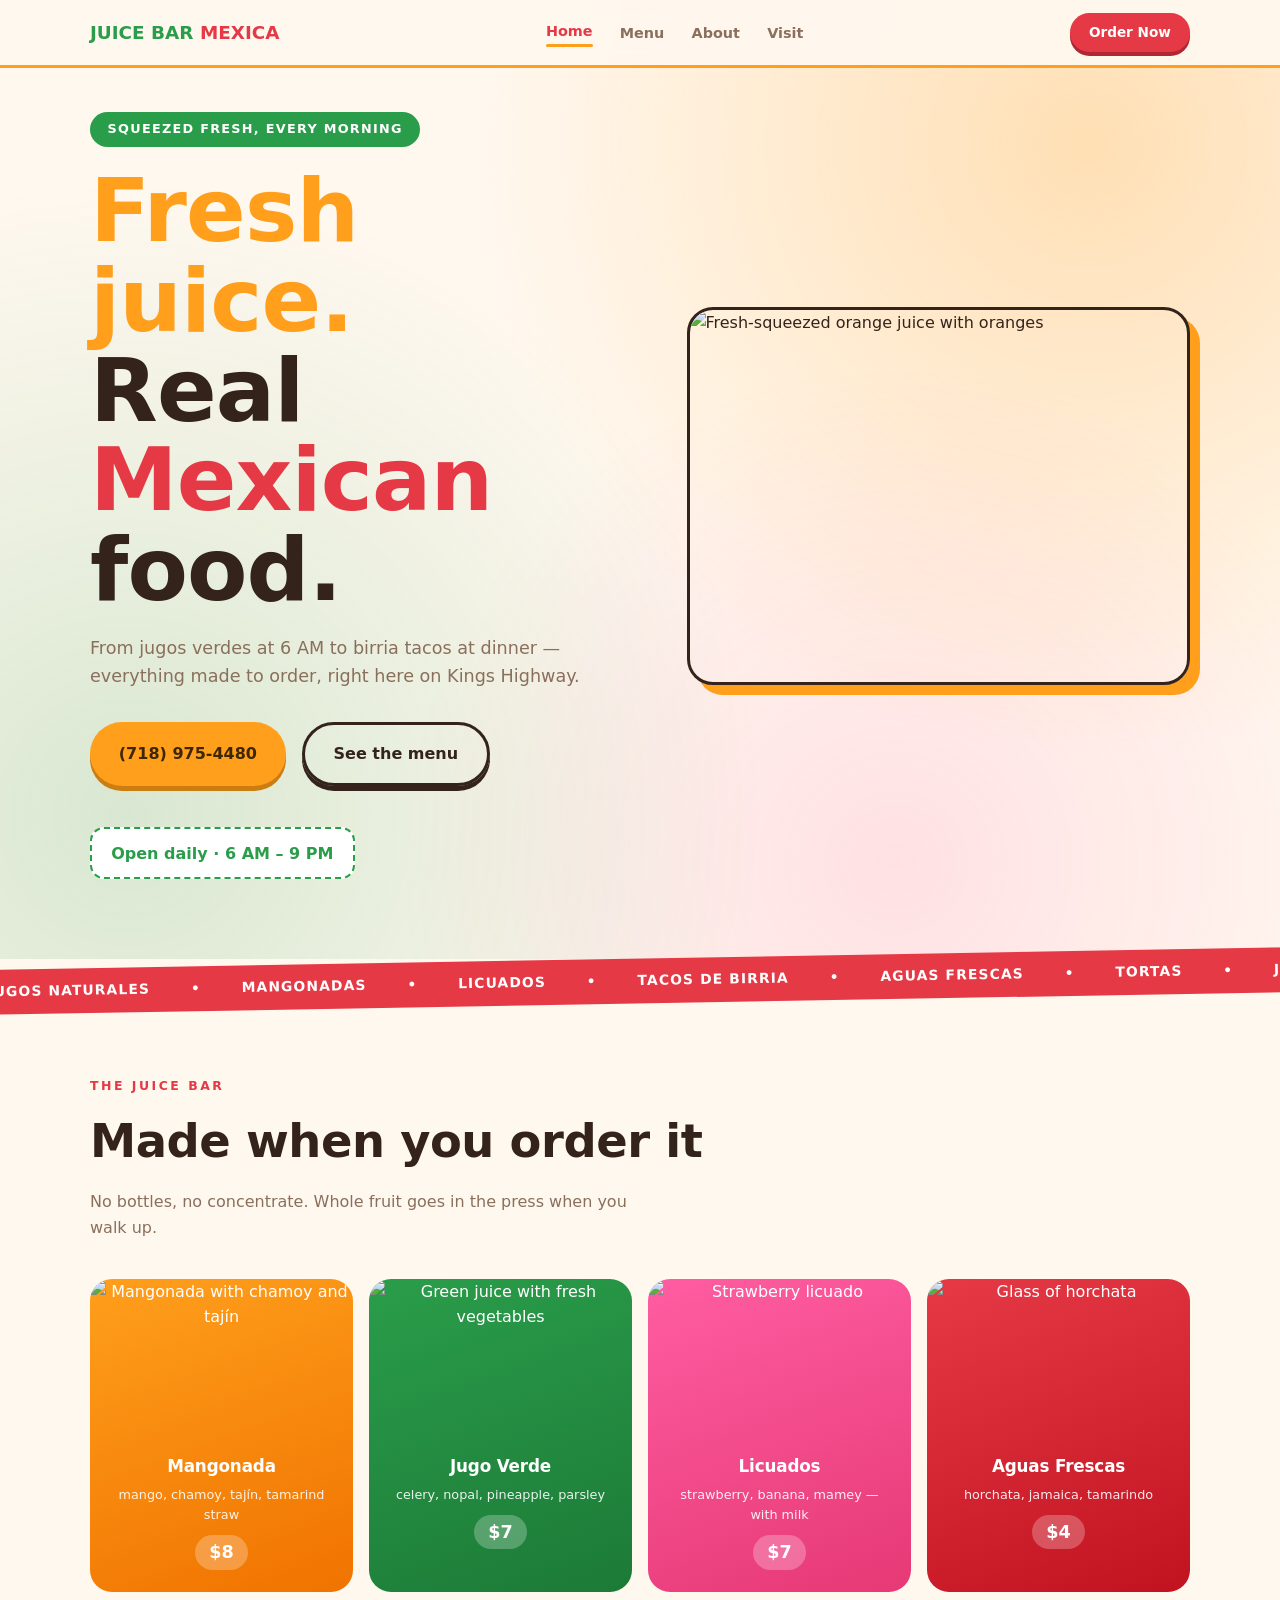
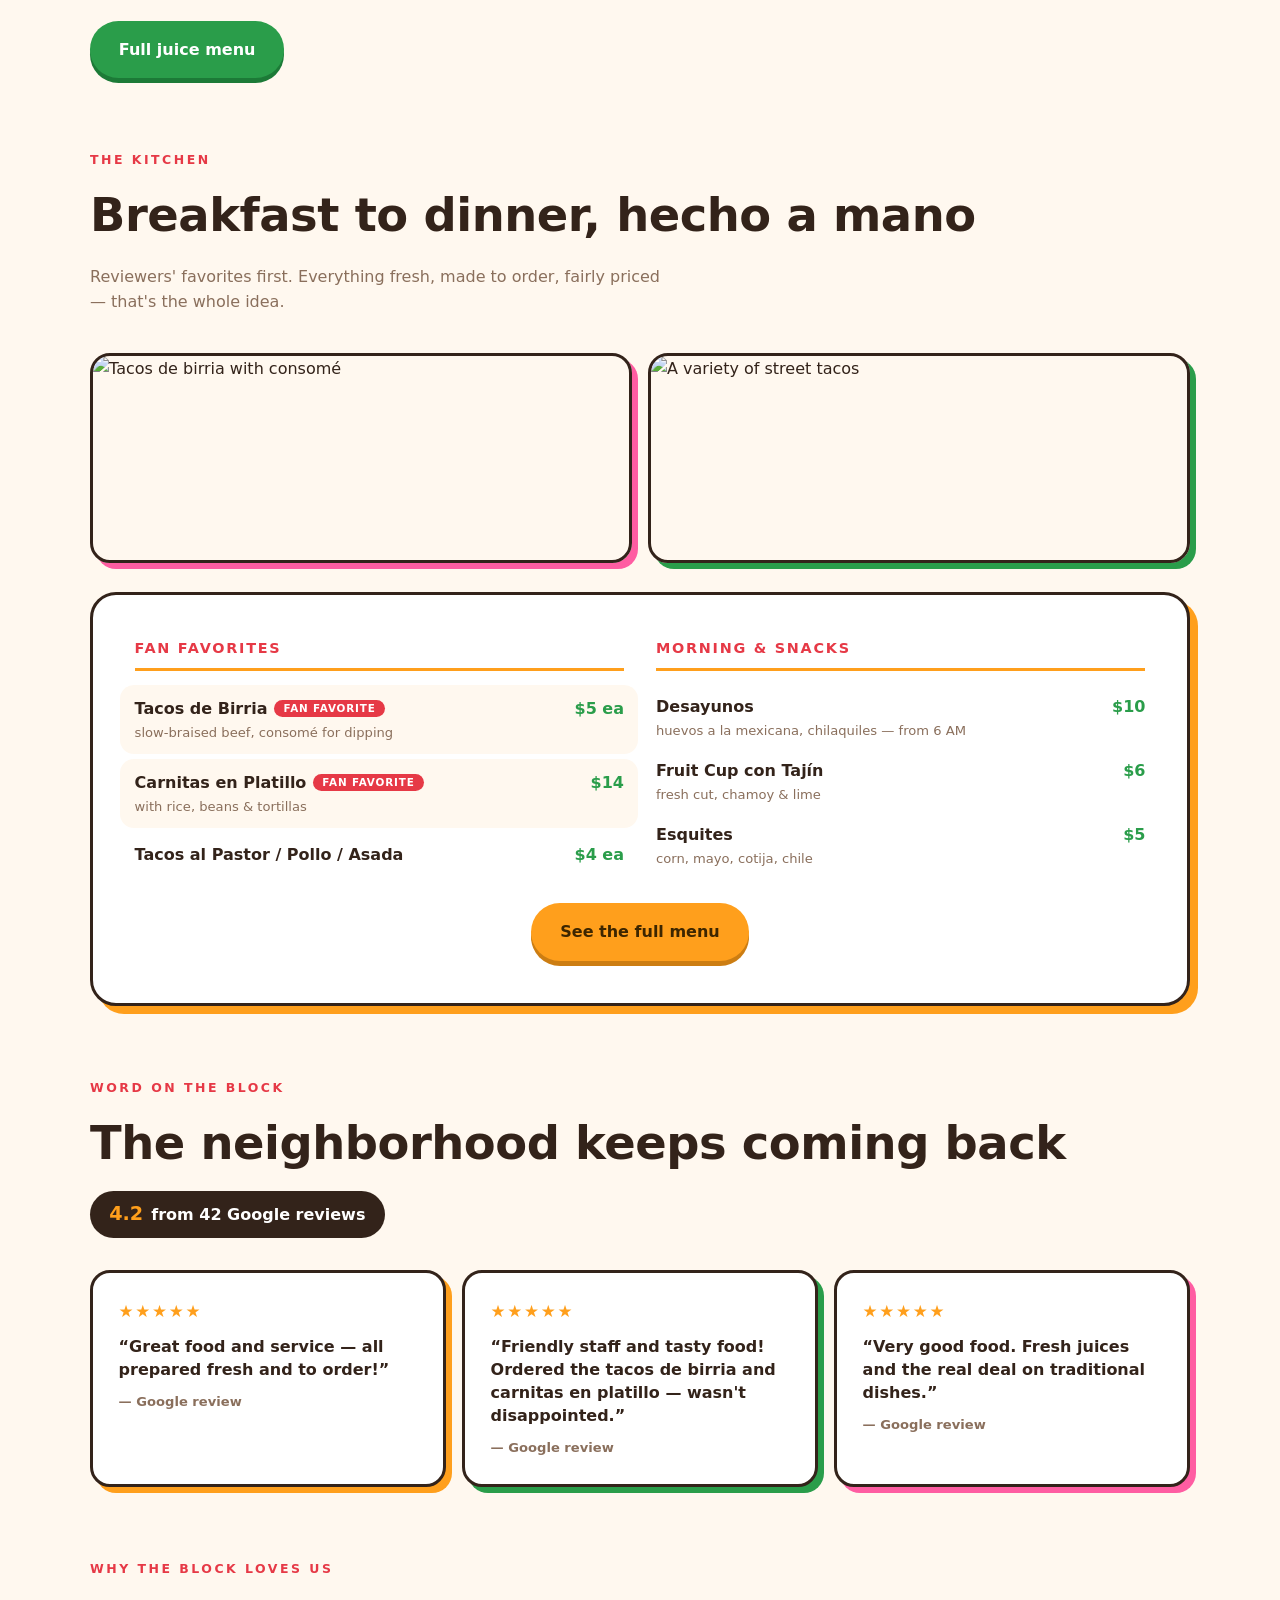
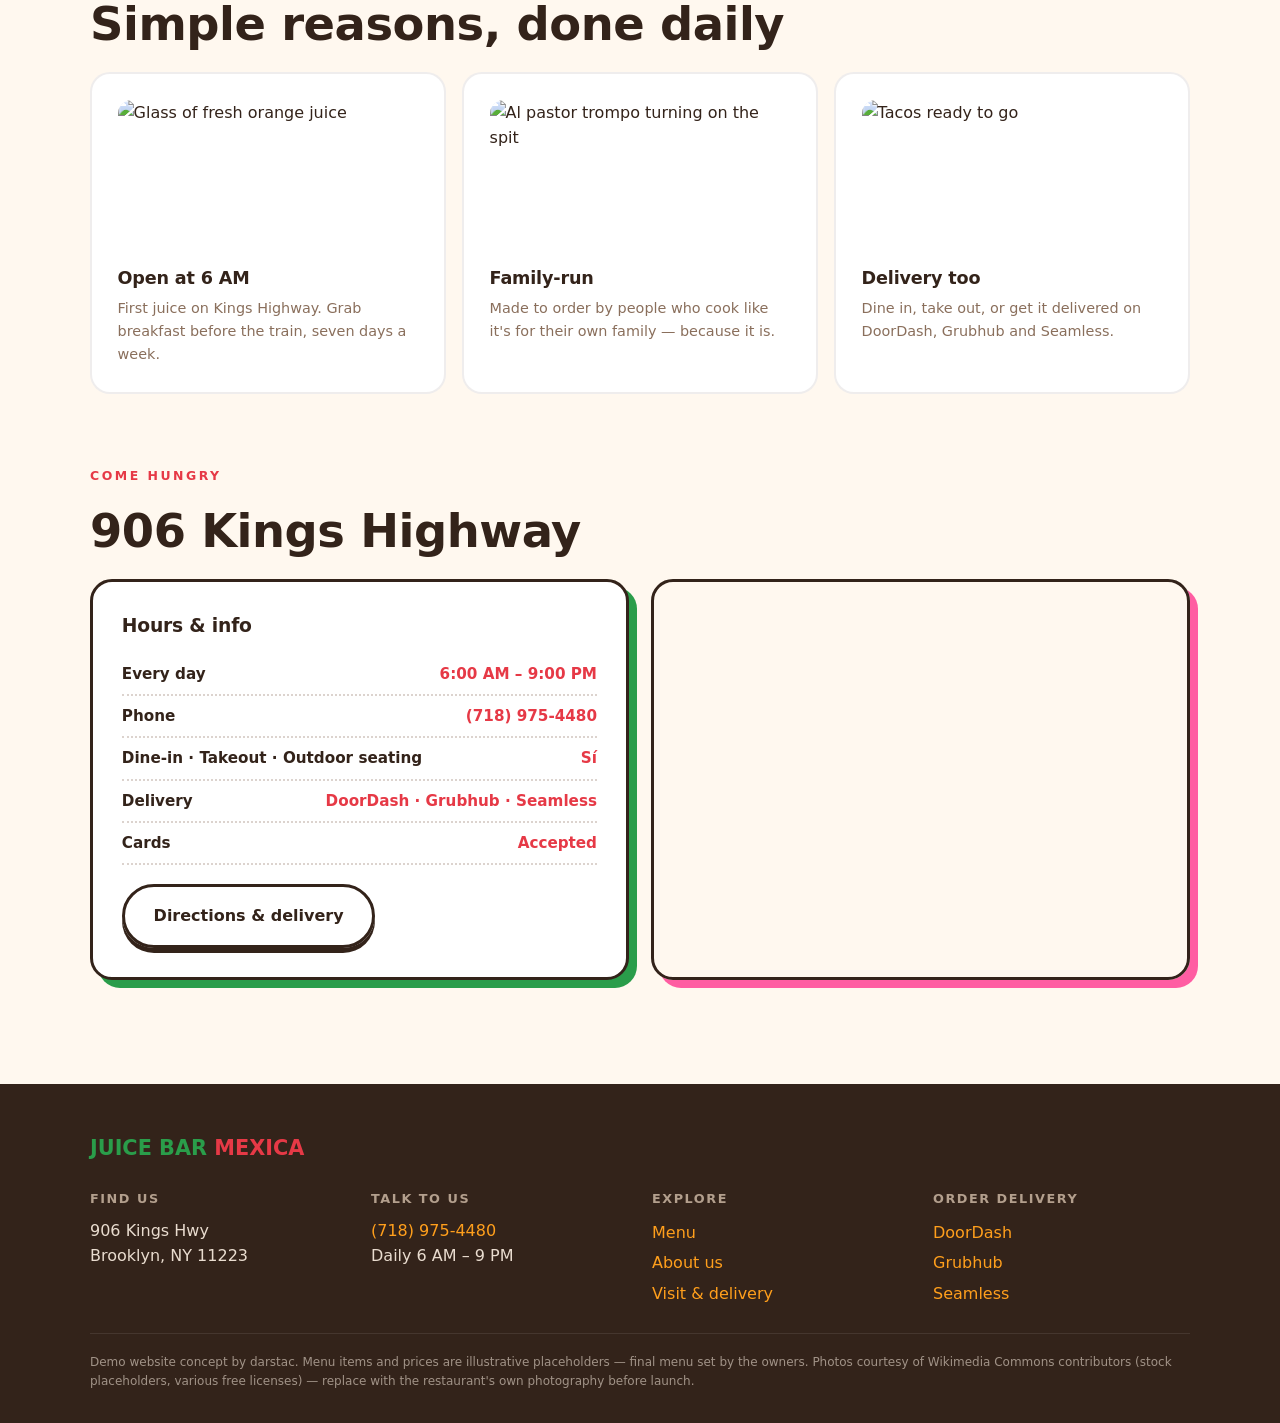
==== commit 3c6a5c5f: "Replace all emoji with stock photography - Swap emoji icons for Wikimedia Commons stock photos acros" ====
--- a/index.html
+++ b/index.html
@@ -4,7 +4,7 @@
 <meta charset="UTF-8">
 <meta name="viewport" content="width=device-width, initial-scale=1.0">
 <title>Juice Bar Mexica — Fresh Juices &amp; Mexican Kitchen, Brooklyn</title>
-<meta name="description" content="Fresh-squeezed juices, licuados, mangonadas and real Mexican food at 906 Kings Highway, Brooklyn. Rated 4.2★. Open daily 6 AM – 9 PM. Dine in, take out, or order on DoorDash, Grubhub &amp; Seamless.">
+<meta name="description" content="Fresh-squeezed juices, licuados, mangonadas and real Mexican food at 906 Kings Highway, Brooklyn. Rated 4.2 stars. Open daily 6 AM – 9 PM. Dine in, take out, or order on DoorDash, Grubhub &amp; Seamless.">
 <link rel="stylesheet" href="css/styles.css">
 </head>
 <body>
@@ -32,35 +32,39 @@
 </nav>
 
 <header class="hero" id="top">
-  <div class="fruits" id="fruits"></div>
   <div class="wrap hero-in">
-    <span class="tag reveal">🍊 Squeezed fresh, every morning</span>
-    <h1 class="reveal d1"><span class="fresh">Fresh juice.</span>Real <span class="real">Mexican</span> food.</h1>
-    <p class="reveal d2">From jugos verdes at 6 AM to birria tacos at dinner — everything made to order, right here on Kings Highway.</p>
-    <div class="hero-ctas reveal d3">
-      <a class="btn btn-sun" href="tel:+17189754480">📞 (718) 975-4480</a>
-      <a class="btn btn-out" href="menu.html">See the menu</a>
+    <div class="hero-grid">
+      <div>
+        <span class="tag reveal">Squeezed fresh, every morning</span>
+        <h1 class="reveal d1"><span class="fresh">Fresh juice.</span>Real <span class="real">Mexican</span> food.</h1>
+        <p class="reveal d2">From jugos verdes at 6 AM to birria tacos at dinner — everything made to order, right here on Kings Highway.</p>
+        <div class="hero-ctas reveal d3">
+          <a class="btn btn-sun" href="tel:+17189754480">(718) 975-4480</a>
+          <a class="btn btn-out" href="menu.html">See the menu</a>
+        </div>
+        <div><span class="hero-open reveal d3">Open daily · 6 AM – 9 PM</span></div>
+      </div>
+      <img class="hero-photo reveal d2" src="https://commons.wikimedia.org/wiki/Special:FilePath/Oranges_and_orange_juice.jpg?width=1000" alt="Fresh-squeezed orange juice with oranges" loading="eager">
     </div>
-    <div><span class="hero-open reveal d3">🕕 Open daily · 6 AM – 9 PM</span></div>
   </div>
 </header>
 
 <div class="ticker"><div class="ticker-track" id="tk">
-  <span>Jugos Naturales</span><span>🍍</span><span>Mangonadas</span><span>🥭</span><span>Licuados</span><span>🍓</span><span>Tacos de Birria</span><span>🌮</span><span>Aguas Frescas</span><span>🍉</span><span>Tortas</span><span>🥖</span>
+  <span>Jugos Naturales</span><span>•</span><span>Mangonadas</span><span>•</span><span>Licuados</span><span>•</span><span>Tacos de Birria</span><span>•</span><span>Aguas Frescas</span><span>•</span><span>Tortas</span><span>•</span>
 </div></div>
 
 <section id="juices">
   <div class="wrap">
     <p class="eyebrow reveal">The juice bar</p>
-    <h2 class="sec-title reveal">Made when you order it 🧃</h2>
+    <h2 class="sec-title reveal">Made when you order it</h2>
     <p class="sec-sub reveal">No bottles, no concentrate. Whole fruit goes in the press when you walk up.</p>
     <div class="j-grid">
-      <div class="jcard c1 reveal"><span class="emoji">🥭</span><h3>Mangonada</h3><p>mango, chamoy, tajín, tamarind straw</p><span class="p">$8</span></div>
-      <div class="jcard c2 reveal d1"><span class="emoji">🥬</span><h3>Jugo Verde</h3><p>celery, nopal, pineapple, parsley</p><span class="p">$7</span></div>
-      <div class="jcard c3 reveal d2"><span class="emoji">🍓</span><h3>Licuados</h3><p>strawberry, banana, mamey — with milk</p><span class="p">$7</span></div>
-      <div class="jcard c4 reveal d3"><span class="emoji">🍉</span><h3>Aguas Frescas</h3><p>horchata, jamaica, tamarindo</p><span class="p">$4</span></div>
+      <div class="jcard c1 reveal"><img src="https://commons.wikimedia.org/wiki/Special:FilePath/Mangonada.jpg?width=600" alt="Mangonada with chamoy and tajín" loading="lazy"><h3>Mangonada</h3><p>mango, chamoy, tajín, tamarind straw</p><span class="p">$8</span></div>
+      <div class="jcard c2 reveal d1"><img src="https://commons.wikimedia.org/wiki/Special:FilePath/Green_Smoothie_(3652108873).jpg?width=600" alt="Green juice with fresh vegetables" loading="lazy"><h3>Jugo Verde</h3><p>celery, nopal, pineapple, parsley</p><span class="p">$7</span></div>
+      <div class="jcard c3 reveal d2"><img src="https://commons.wikimedia.org/wiki/Special:FilePath/Strawberry_smoothie_from_above_(8868423660).jpg?width=600" alt="Strawberry licuado" loading="lazy"><h3>Licuados</h3><p>strawberry, banana, mamey — with milk</p><span class="p">$7</span></div>
+      <div class="jcard c4 reveal d3"><img src="https://commons.wikimedia.org/wiki/Special:FilePath/Horchata_y_fartons_(8507237785).jpg?width=600" alt="Glass of horchata" loading="lazy"><h3>Aguas Frescas</h3><p>horchata, jamaica, tamarindo</p><span class="p">$4</span></div>
     </div>
-    <p style="margin-top:1.8rem" class="reveal"><a class="btn btn-lime" href="menu.html#juices">Full juice menu →</a></p>
+    <p style="margin-top:1.8rem" class="reveal"><a class="btn btn-lime" href="menu.html#juices">Full juice menu</a></p>
   </div>
 </section>
 
@@ -69,22 +73,26 @@
     <p class="eyebrow reveal">The kitchen</p>
     <h2 class="sec-title reveal">Breakfast to dinner, hecho a mano</h2>
     <p class="sec-sub reveal">Reviewers' favorites first. Everything fresh, made to order, fairly priced — that's the whole idea.</p>
+    <div class="photo-row reveal">
+      <img src="https://commons.wikimedia.org/wiki/Special:FilePath/Birria_tacos.jpg?width=800" alt="Tacos de birria with consomé" loading="lazy">
+      <img src="https://commons.wikimedia.org/wiki/Special:FilePath/Variety_of_tacos.jpg?width=800" alt="A variety of street tacos" loading="lazy">
+    </div>
     <div class="food reveal">
       <div class="food-cols">
         <div>
-          <h3>🌮 Fan favorites</h3>
+          <h3>Fan favorites</h3>
           <div class="fi star-dish"><span class="n">Tacos de Birria<span class="badge">Fan favorite</span><span class="d">slow-braised beef, consomé for dipping</span></span><span class="p">$5 ea</span></div>
           <div class="fi star-dish"><span class="n">Carnitas en Platillo<span class="badge">Fan favorite</span><span class="d">with rice, beans &amp; tortillas</span></span><span class="p">$14</span></div>
           <div class="fi"><span class="n">Tacos al Pastor / Pollo / Asada</span><span class="p">$4 ea</span></div>
         </div>
         <div>
-          <h3>🍳 Morning &amp; snacks</h3>
+          <h3>Morning &amp; snacks</h3>
           <div class="fi"><span class="n">Desayunos<span class="d">huevos a la mexicana, chilaquiles — from 6 AM</span></span><span class="p">$10</span></div>
           <div class="fi"><span class="n">Fruit Cup con Tajín<span class="d">fresh cut, chamoy &amp; lime</span></span><span class="p">$6</span></div>
           <div class="fi"><span class="n">Esquites<span class="d">corn, mayo, cotija, chile</span></span><span class="p">$5</span></div>
         </div>
       </div>
-      <p style="margin-top:1.6rem;text-align:center"><a class="btn btn-sun" href="menu.html">See the full menu →</a></p>
+      <p style="margin-top:1.6rem;text-align:center"><a class="btn btn-sun" href="menu.html">See the full menu</a></p>
     </div>
   </div>
 </section>
@@ -93,7 +101,7 @@
   <div class="wrap">
     <p class="eyebrow reveal">Word on the block</p>
     <h2 class="sec-title reveal">The neighborhood keeps coming back</h2>
-    <p class="reveal" style="margin-bottom:2rem"><span class="rating-pill"><span class="n">★ 4.2</span> from 42 Google reviews</span></p>
+    <p class="reveal" style="margin-bottom:2rem"><span class="rating-pill"><span class="n">4.2</span> from 42 Google reviews</span></p>
     <div class="rev-grid">
       <div class="rev reveal"><span class="stars">★★★★★</span><blockquote>“Great food and service — all prepared fresh and to order!”</blockquote><cite>— Google review</cite></div>
       <div class="rev alt1 reveal d1"><span class="stars">★★★★★</span><blockquote>“Friendly staff and tasty food! Ordered the tacos de birria and carnitas en platillo — wasn't disappointed.”</blockquote><cite>— Google review</cite></div>
@@ -107,9 +115,9 @@
     <p class="eyebrow reveal">Why the block loves us</p>
     <h2 class="sec-title reveal">Simple reasons, done daily</h2>
     <div class="why-grid">
-      <div class="why reveal"><div class="ico">🌅</div><h3>Open at 6 AM</h3><p>First juice on Kings Highway. Grab breakfast before the train, seven days a week.</p></div>
-      <div class="why reveal d1"><div class="ico">👨‍👩‍👧</div><h3>Family-run</h3><p>Made to order by people who cook like it's for their own family — because it is.</p></div>
-      <div class="why reveal d2"><div class="ico">🛵</div><h3>Delivery too</h3><p>Dine in, take out, or get it delivered on DoorDash, Grubhub and Seamless.</p></div>
+      <div class="why reveal"><img class="pic" src="https://commons.wikimedia.org/wiki/Special:FilePath/A_glass_of_orange_juice_(2014-12-23).JPG?width=600" alt="Glass of fresh orange juice" loading="lazy"><h3>Open at 6 AM</h3><p>First juice on Kings Highway. Grab breakfast before the train, seven days a week.</p></div>
+      <div class="why reveal d1"><img class="pic" src="https://commons.wikimedia.org/wiki/Special:FilePath/Trompo_de_tacos_al_pastor.jpg?width=600" alt="Al pastor trompo turning on the spit" loading="lazy"><h3>Family-run</h3><p>Made to order by people who cook like it's for their own family — because it is.</p></div>
+      <div class="why reveal d2"><img class="pic" src="https://commons.wikimedia.org/wiki/Special:FilePath/Tacos_de_bistec_adobado.jpg?width=600" alt="Tacos ready to go" loading="lazy"><h3>Delivery too</h3><p>Dine in, take out, or get it delivered on DoorDash, Grubhub and Seamless.</p></div>
     </div>
   </div>
 </section>
@@ -123,10 +131,10 @@
         <h3 style="margin-bottom:.8rem">Hours &amp; info</h3>
         <div class="row"><span>Every day</span><b>6:00 AM – 9:00 PM</b></div>
         <div class="row"><span>Phone</span><b><a href="tel:+17189754480" style="color:var(--chile);text-decoration:none">(718) 975-4480</a></b></div>
-        <div class="row"><span>Dine-in · Takeout · Outdoor seating</span><b>Sí ✓</b></div>
+        <div class="row"><span>Dine-in · Takeout · Outdoor seating</span><b>Sí</b></div>
         <div class="row"><span>Delivery</span><b>DoorDash · Grubhub · Seamless</b></div>
         <div class="row"><span>Cards</span><b>Accepted</b></div>
-        <p style="margin-top:1.2rem"><a class="btn btn-out" href="visit.html">Directions &amp; delivery →</a></p>
+        <p style="margin-top:1.2rem"><a class="btn btn-out" href="visit.html">Directions &amp; delivery</a></p>
       </div>
       <div class="map reveal d1"><iframe loading="lazy" title="Map to Juice Bar Mexica" src="https://www.google.com/maps?q=906+Kings+Hwy,+Brooklyn,+NY+11223&output=embed"></iframe></div>
     </div>
@@ -142,13 +150,13 @@
       <div><h4>Explore</h4><ul><li><a href="menu.html">Menu</a></li><li><a href="about.html">About us</a></li><li><a href="visit.html">Visit &amp; delivery</a></li></ul></div>
       <div><h4>Order delivery</h4><ul><li><a href="https://www.doordash.com/store/mexican-food-and-juice-bar-brooklyn-1431815/" rel="noopener">DoorDash</a></li><li><a href="https://www.grubhub.com/restaurant/mexican-food-and-juice-bar-906-kings-hwy-brooklyn/2118603" rel="noopener">Grubhub</a></li><li><a href="https://www.seamless.com/menu/mexican-food-and-juice-bar-906-kings-hwy-brooklyn/2118603" rel="noopener">Seamless</a></li></ul></div>
     </div>
-    <div class="demo-note">Demo website concept by darstac. Menu items and prices are illustrative placeholders — final menu set by the owners.</div>
+    <div class="demo-note">Demo website concept by darstac. Menu items and prices are illustrative placeholders — final menu set by the owners. Photos courtesy of Wikimedia Commons contributors (stock placeholders, various free licenses) — replace with the restaurant's own photography before launch.</div>
   </div>
 </footer>
 
 <div class="callbar">
-  <a href="https://maps.google.com/?q=906+Kings+Hwy+Brooklyn+NY+11223">📍 Directions</a>
-  <a class="hot" href="tel:+17189754480">📞 Order Now</a>
+  <a href="https://maps.google.com/?q=906+Kings+Hwy+Brooklyn+NY+11223">Directions</a>
+  <a class="hot" href="tel:+17189754480">Order Now</a>
 </div>
 
 <script src="js/main.js"></script>
--- a/css/styles.css
+++ b/css/styles.css
@@ -43,10 +43,10 @@
  radial-gradient(circle at 85% 15%,rgba(255,159,28,.28),transparent 45%),
  radial-gradient(circle at 10% 85%,rgba(42,157,74,.18),transparent 45%),
  radial-gradient(circle at 70% 90%,rgba(255,93,162,.15),transparent 40%),var(--cream)}
-.fruits{position:absolute;inset:0;pointer-events:none}
-.fruit{position:absolute;opacity:.85;animation:bob 5s ease-in-out infinite;filter:drop-shadow(0 8px 12px rgba(51,35,26,.15))}
-@keyframes bob{0%,100%{transform:translateY(0) rotate(-6deg)}50%{transform:translateY(-18px) rotate(8deg)}}
 .hero-in{position:relative;padding:7rem 0 5rem}
+.hero-grid{display:grid;gap:2.5rem;align-items:center}
+@media(min-width:900px){.hero-grid{grid-template-columns:1.05fr .95fr}}
+.hero-photo{width:100%;aspect-ratio:4/3;object-fit:cover;border-radius:26px;border:3px solid var(--ink);box-shadow:10px 10px 0 var(--sun);display:block}
 .tag{display:inline-block;background:var(--lime);color:#fff;font-weight:800;font-size:.8rem;letter-spacing:.1em;text-transform:uppercase;padding:.45rem 1.1rem;border-radius:99px;transform:rotate(-2deg);margin-bottom:1.2rem}
 .hero h1{font-size:clamp(2.8rem,10vw,5.5rem);line-height:1.02}
 .hero h1 .fresh{color:var(--sun);display:block}
@@ -75,10 +75,11 @@
 /* juice cards */
 .j-grid{display:grid;gap:1rem;grid-template-columns:repeat(2,1fr)}
 @media(min-width:760px){.j-grid{grid-template-columns:repeat(4,1fr)}}
-.jcard{border-radius:22px;padding:1.5rem 1.1rem;text-align:center;color:#fff;position:relative;overflow:hidden;transition:transform .3s}
+.jcard{border-radius:22px;padding:0 0 1.4rem;text-align:center;color:#fff;position:relative;overflow:hidden;transition:transform .3s}
 .jcard:hover{transform:translateY(-6px) rotate(-1deg)}
-.jcard .emoji{font-size:2.6rem;display:block;margin-bottom:.6rem}
-.jcard h3{font-size:1.05rem}
+.jcard img{width:100%;height:160px;object-fit:cover;display:block;margin-bottom:.9rem}
+.jcard h3{font-size:1.05rem;padding:0 1.1rem}
+.jcard p{padding:0 1.1rem}
 .jcard p{font-size:.8rem;opacity:.9;margin:.3rem 0 .6rem}
 .jcard .p{font-weight:900;font-size:1.1rem;background:rgba(255,255,255,.25);border-radius:99px;padding:.2rem .9rem;display:inline-block}
 .c1{background:linear-gradient(160deg,#ff9f1c,#f07300)}
@@ -109,7 +110,7 @@
 @media(min-width:760px){.why-grid{grid-template-columns:repeat(3,1fr)}}
 .why{background:#fff;border-radius:20px;padding:1.6rem;border:2px solid rgba(51,35,26,.08);transition:transform .3s,border-color .3s}
 .why:hover{transform:translateY(-4px);border-color:var(--sun)}
-.why .ico{font-size:2rem;margin-bottom:.6rem}
+.why .pic{width:100%;height:150px;object-fit:cover;border-radius:14px;margin-bottom:.9rem;display:block}
 .why h3{font-size:1.1rem;margin-bottom:.3rem}
 .why p{color:var(--soft);font-size:.9rem;font-weight:500}
 
@@ -144,7 +145,12 @@
 /* about */
 .story{display:grid;gap:2rem;align-items:center}
 @media(min-width:820px){.story{grid-template-columns:1.1fr .9fr}}
-.story-art{background:linear-gradient(160deg,#ff9f1c,#e63946);border-radius:26px;border:3px solid var(--ink);box-shadow:8px 8px 0 var(--lime);min-height:280px;display:flex;align-items:center;justify-content:center;font-size:5rem;gap:1rem;flex-wrap:wrap;padding:2rem}
+.story-img{width:100%;aspect-ratio:4/3;object-fit:cover;border-radius:26px;border:3px solid var(--ink);box-shadow:8px 8px 0 var(--lime);display:block}
+.photo-row{display:grid;gap:1rem;grid-template-columns:1fr 1fr;margin-bottom:1.8rem}
+@media(min-width:760px){.photo-row.three{grid-template-columns:repeat(3,1fr)}}
+.photo-row img{width:100%;height:210px;object-fit:cover;border-radius:20px;border:3px solid var(--ink);box-shadow:6px 6px 0 var(--pink);display:block}
+.photo-row img:nth-child(2){box-shadow:6px 6px 0 var(--lime)}
+.photo-row img:nth-child(3){box-shadow:6px 6px 0 var(--sun)}
 .story p{color:var(--soft);font-weight:500;margin-bottom:1rem}
 .story p strong{color:var(--ink)}
 .timeline{border-left:4px solid var(--sun);padding-left:1.4rem;display:grid;gap:1.3rem;margin-top:1rem}
@@ -187,4 +193,4 @@
 .reveal{opacity:0;transform:translateY(26px);transition:opacity .7s ease,transform .7s ease}
 .reveal.in{opacity:1;transform:none}
 .reveal.d1{transition-delay:.1s}.reveal.d2{transition-delay:.2s}.reveal.d3{transition-delay:.3s}
-@media(prefers-reduced-motion:reduce){.reveal{opacity:1;transform:none;transition:none}.fruit,.ticker-track{animation:none}}
+@media(prefers-reduced-motion:reduce){.reveal{opacity:1;transform:none;transition:none}.ticker-track{animation:none}}
